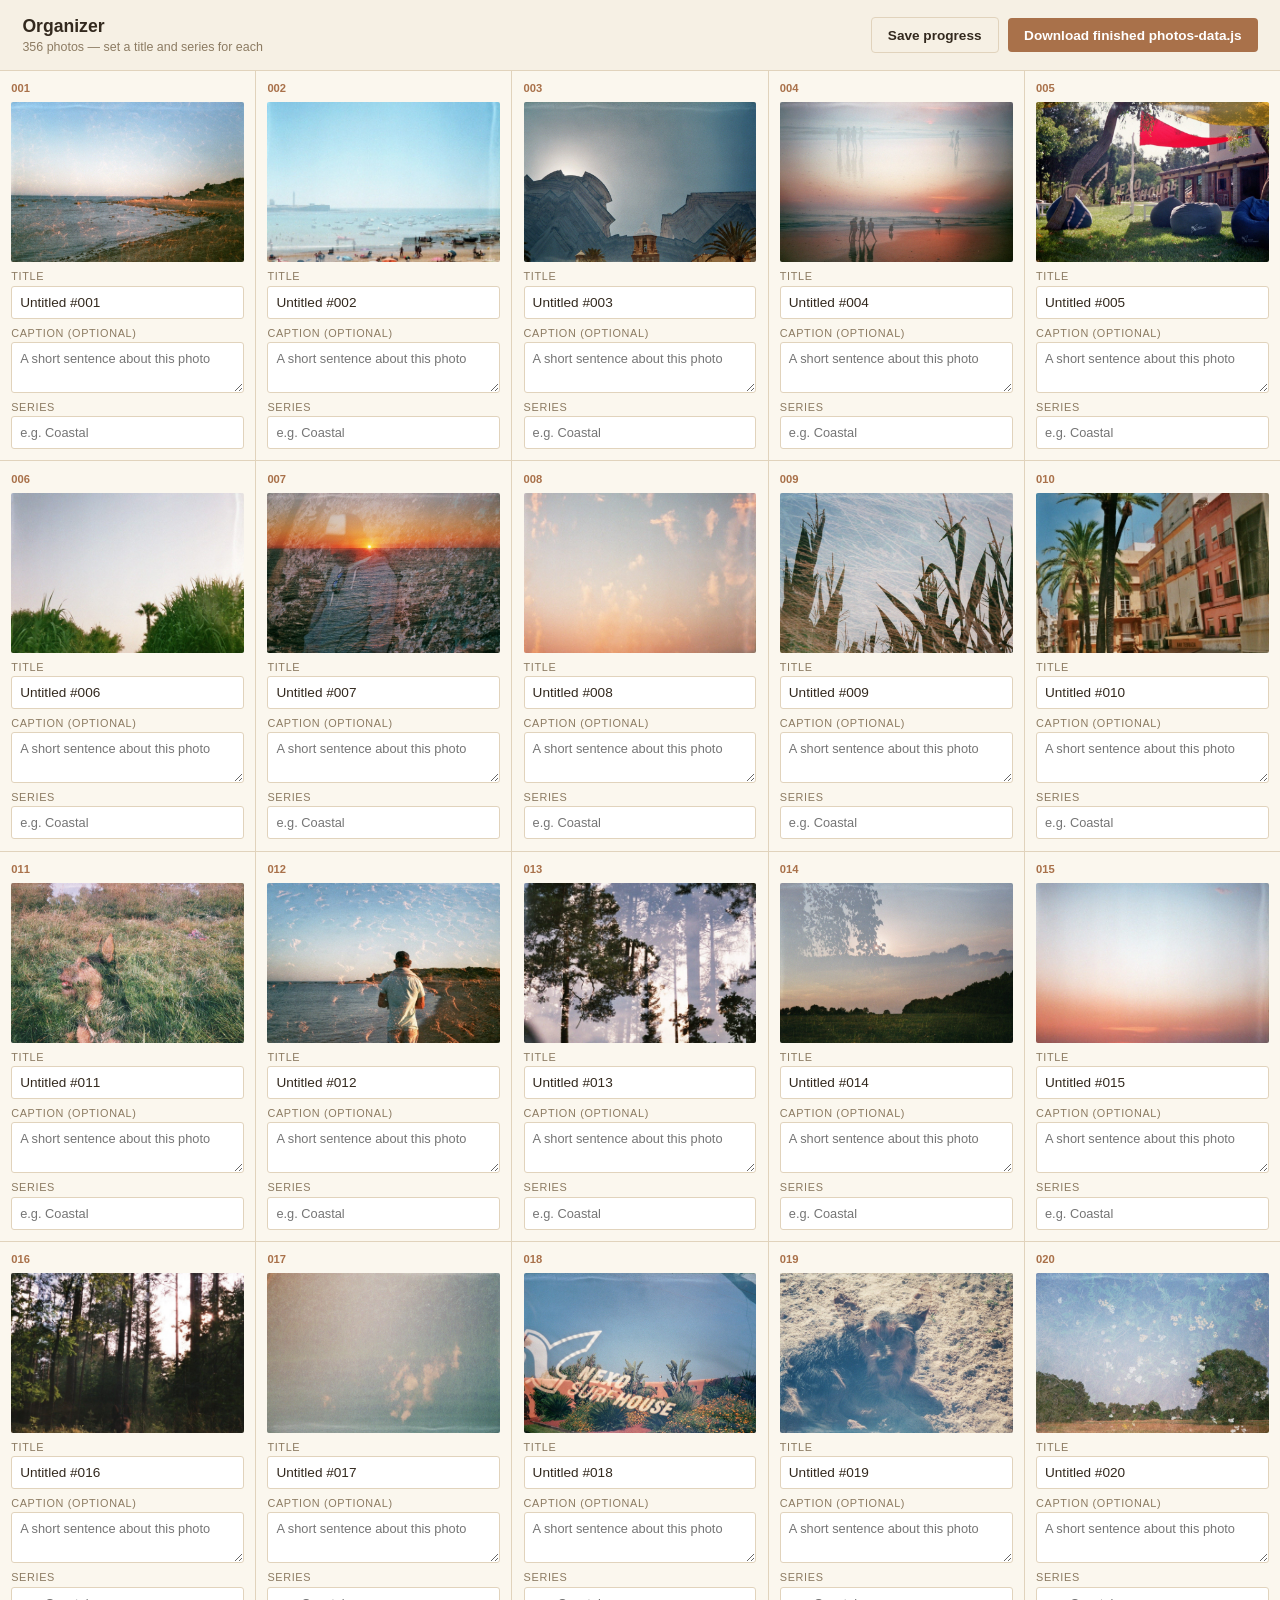
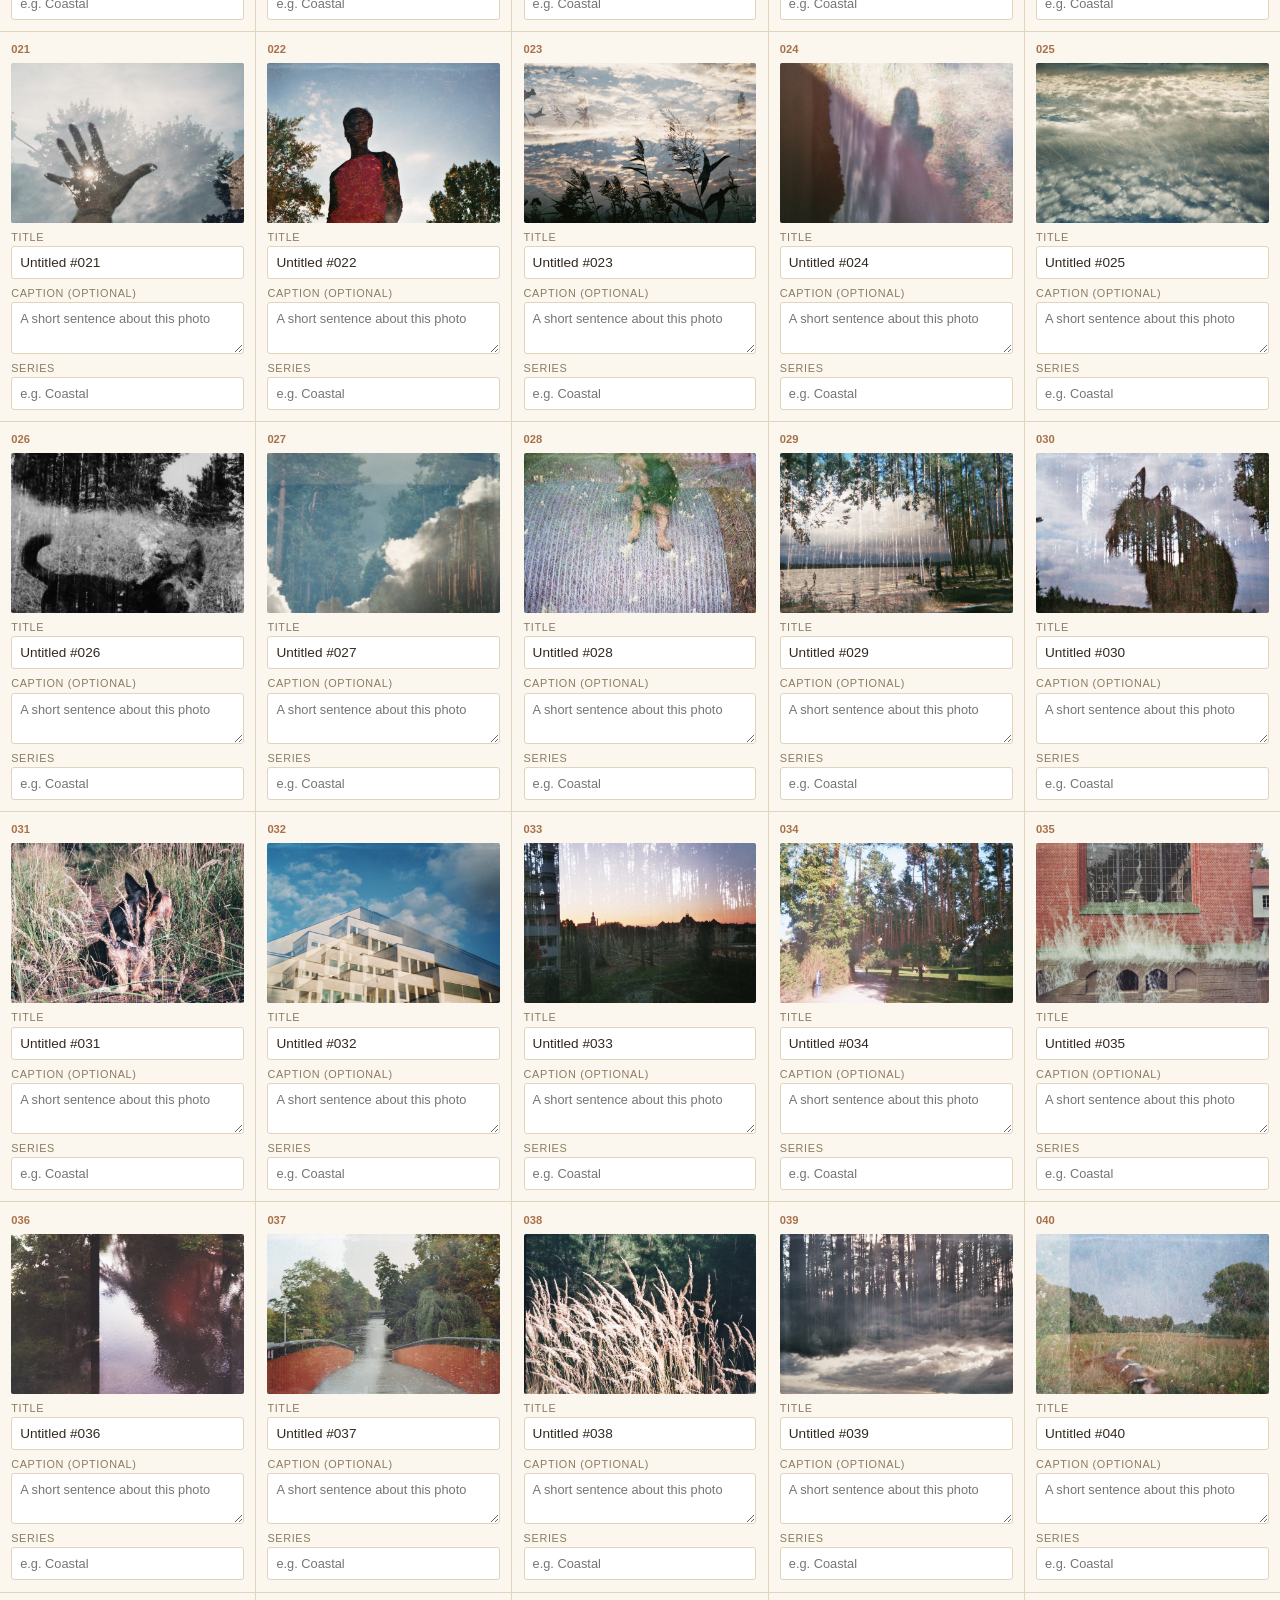
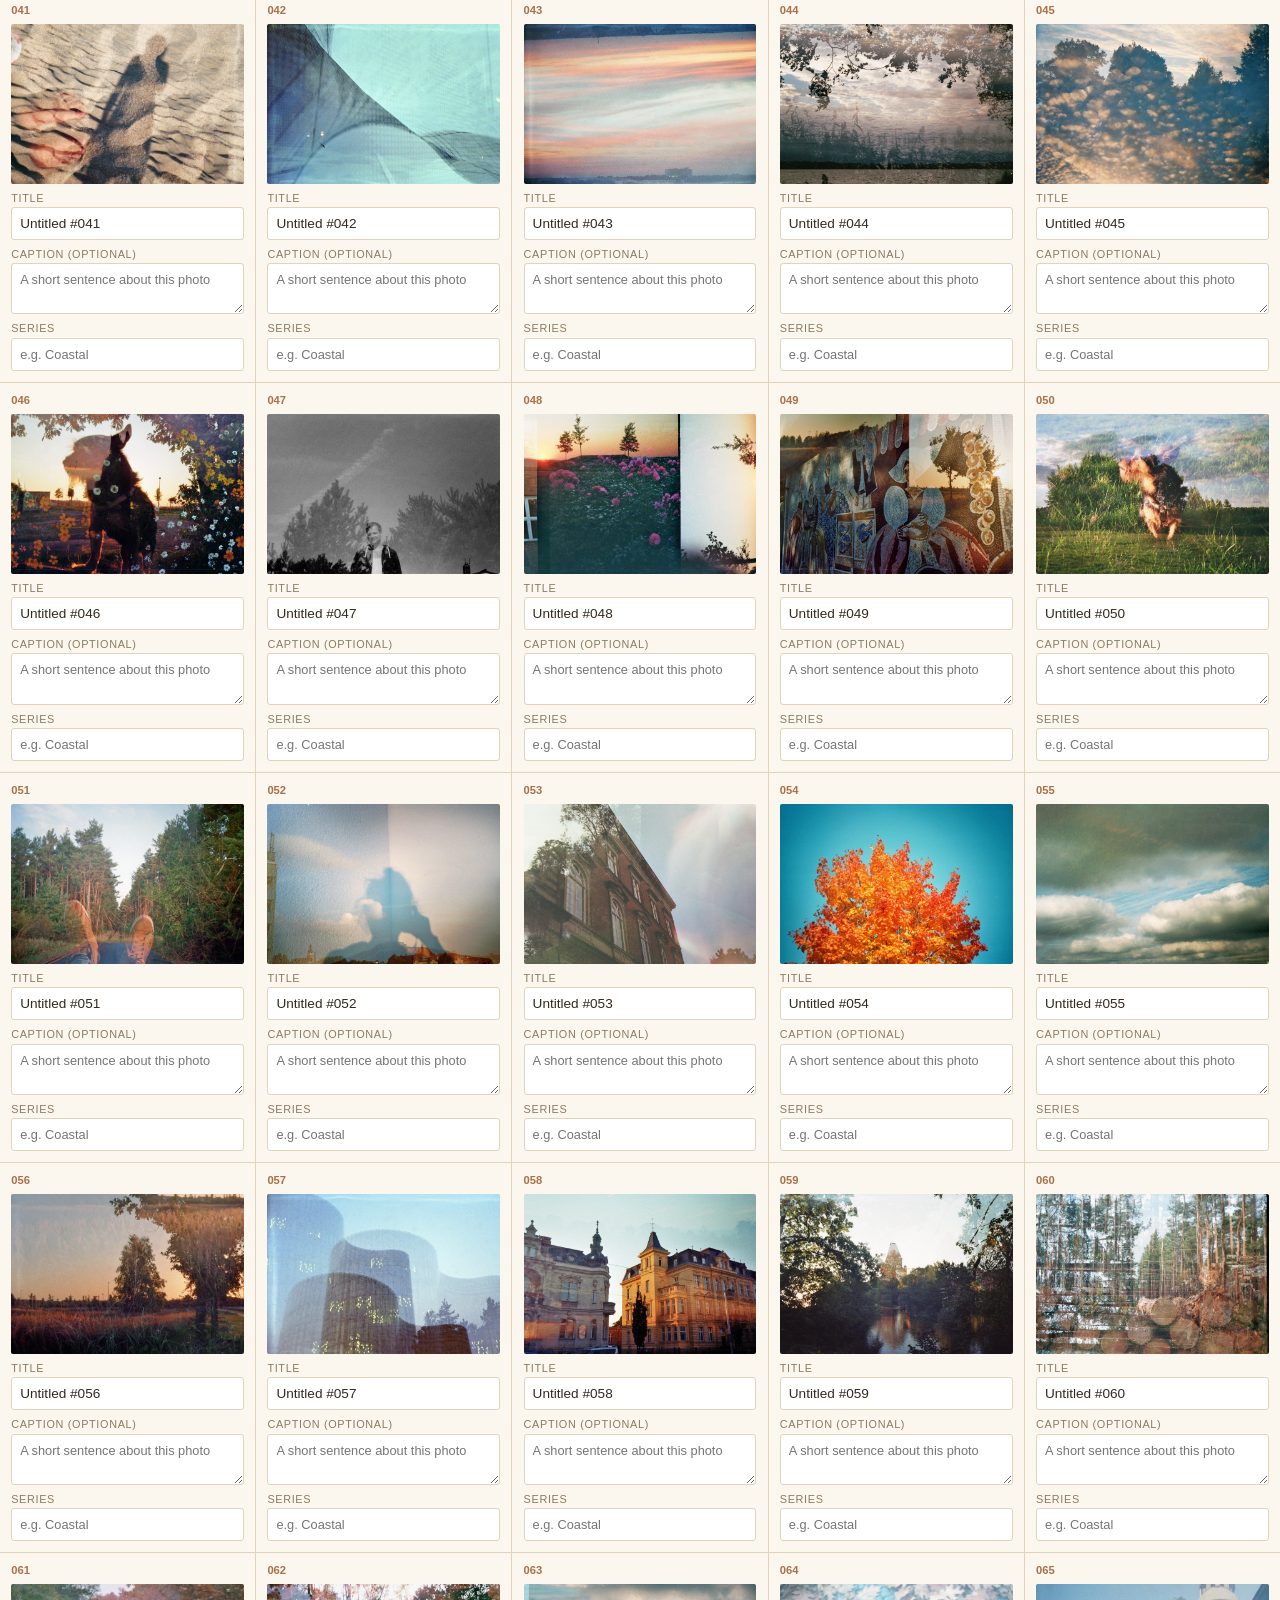
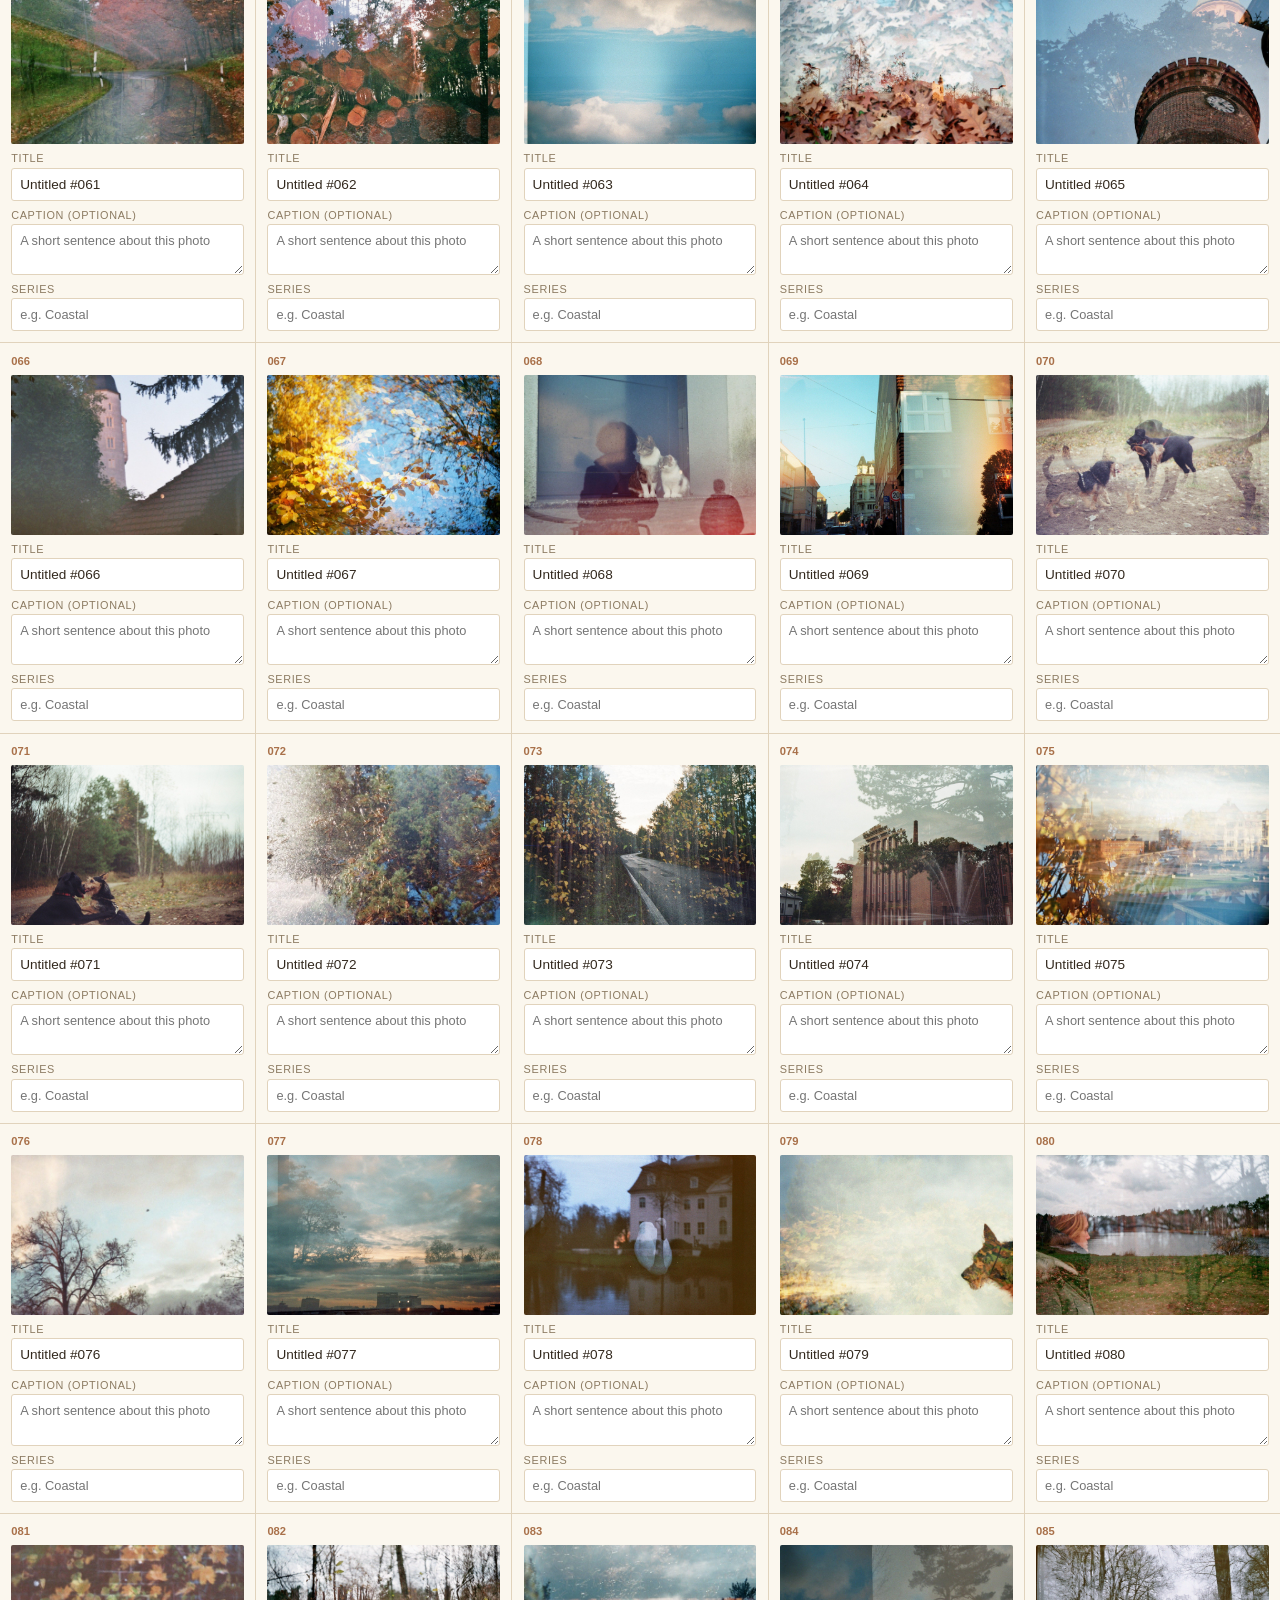
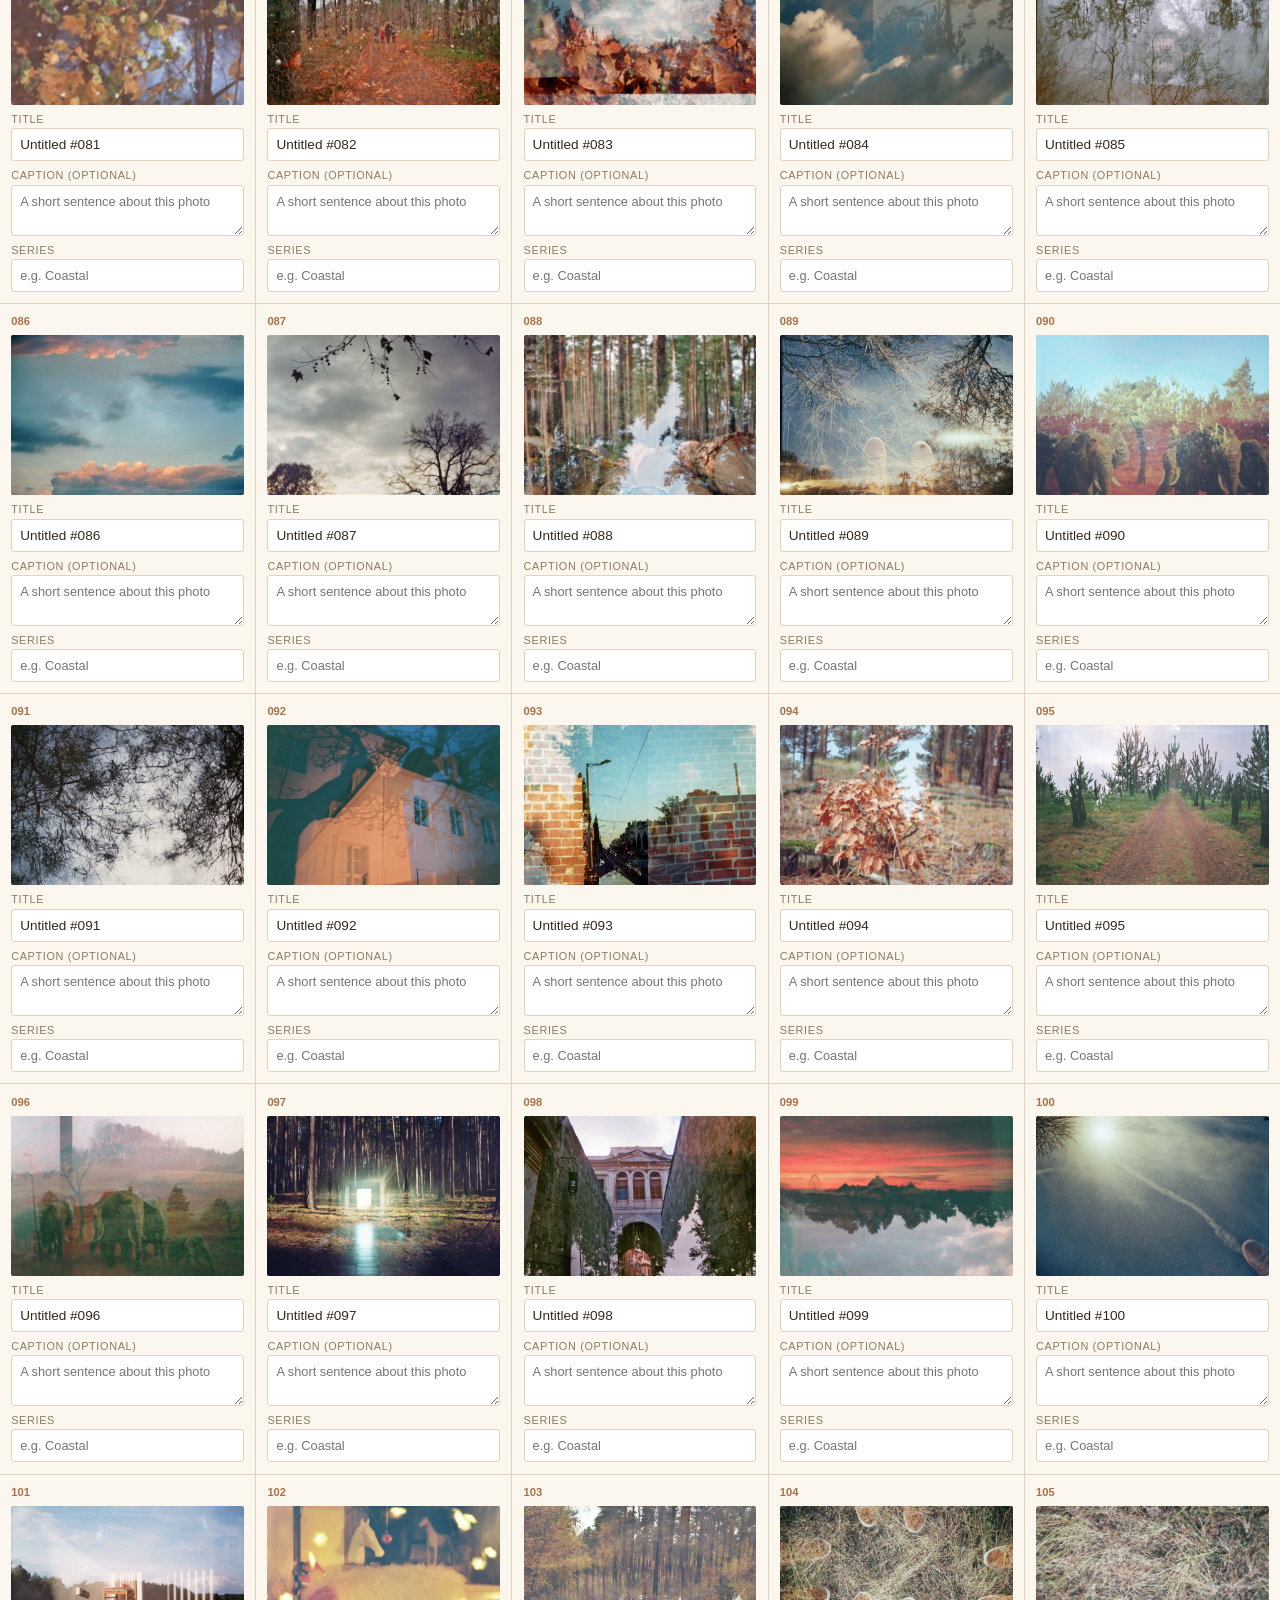
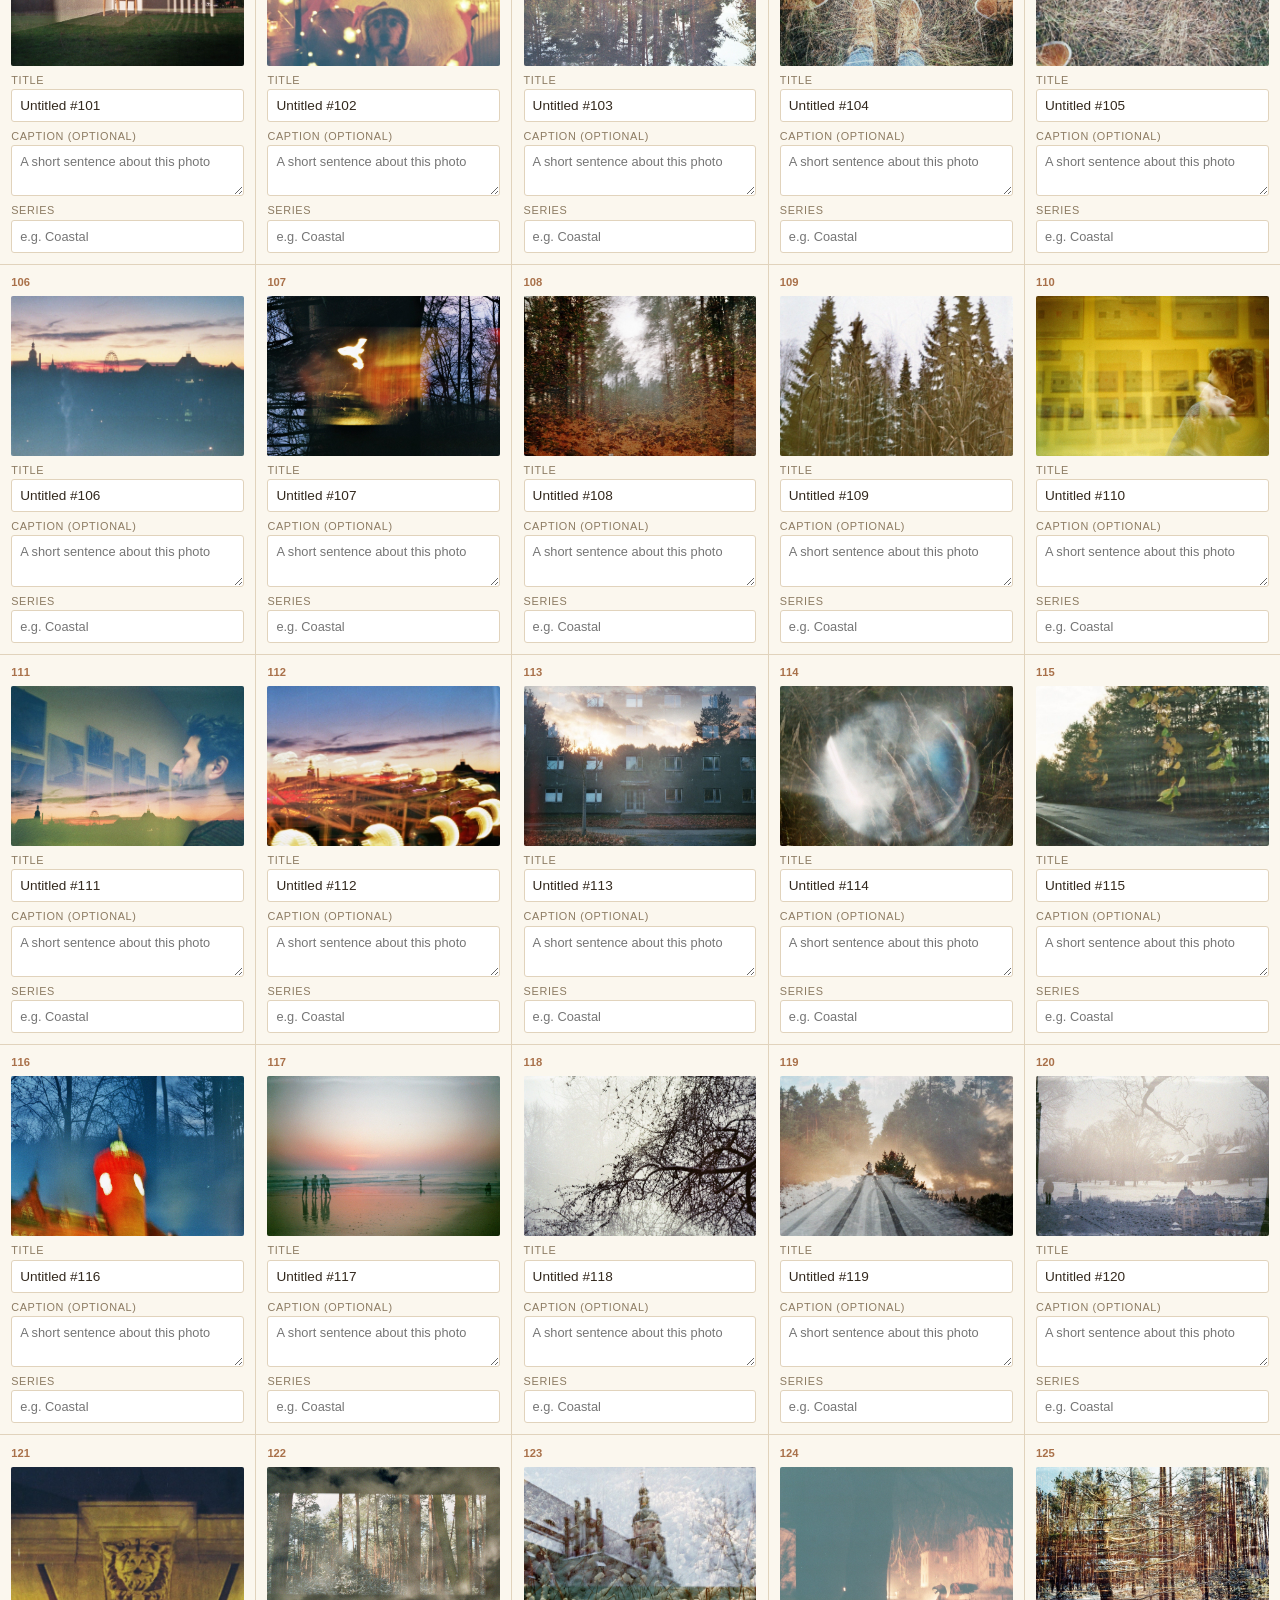
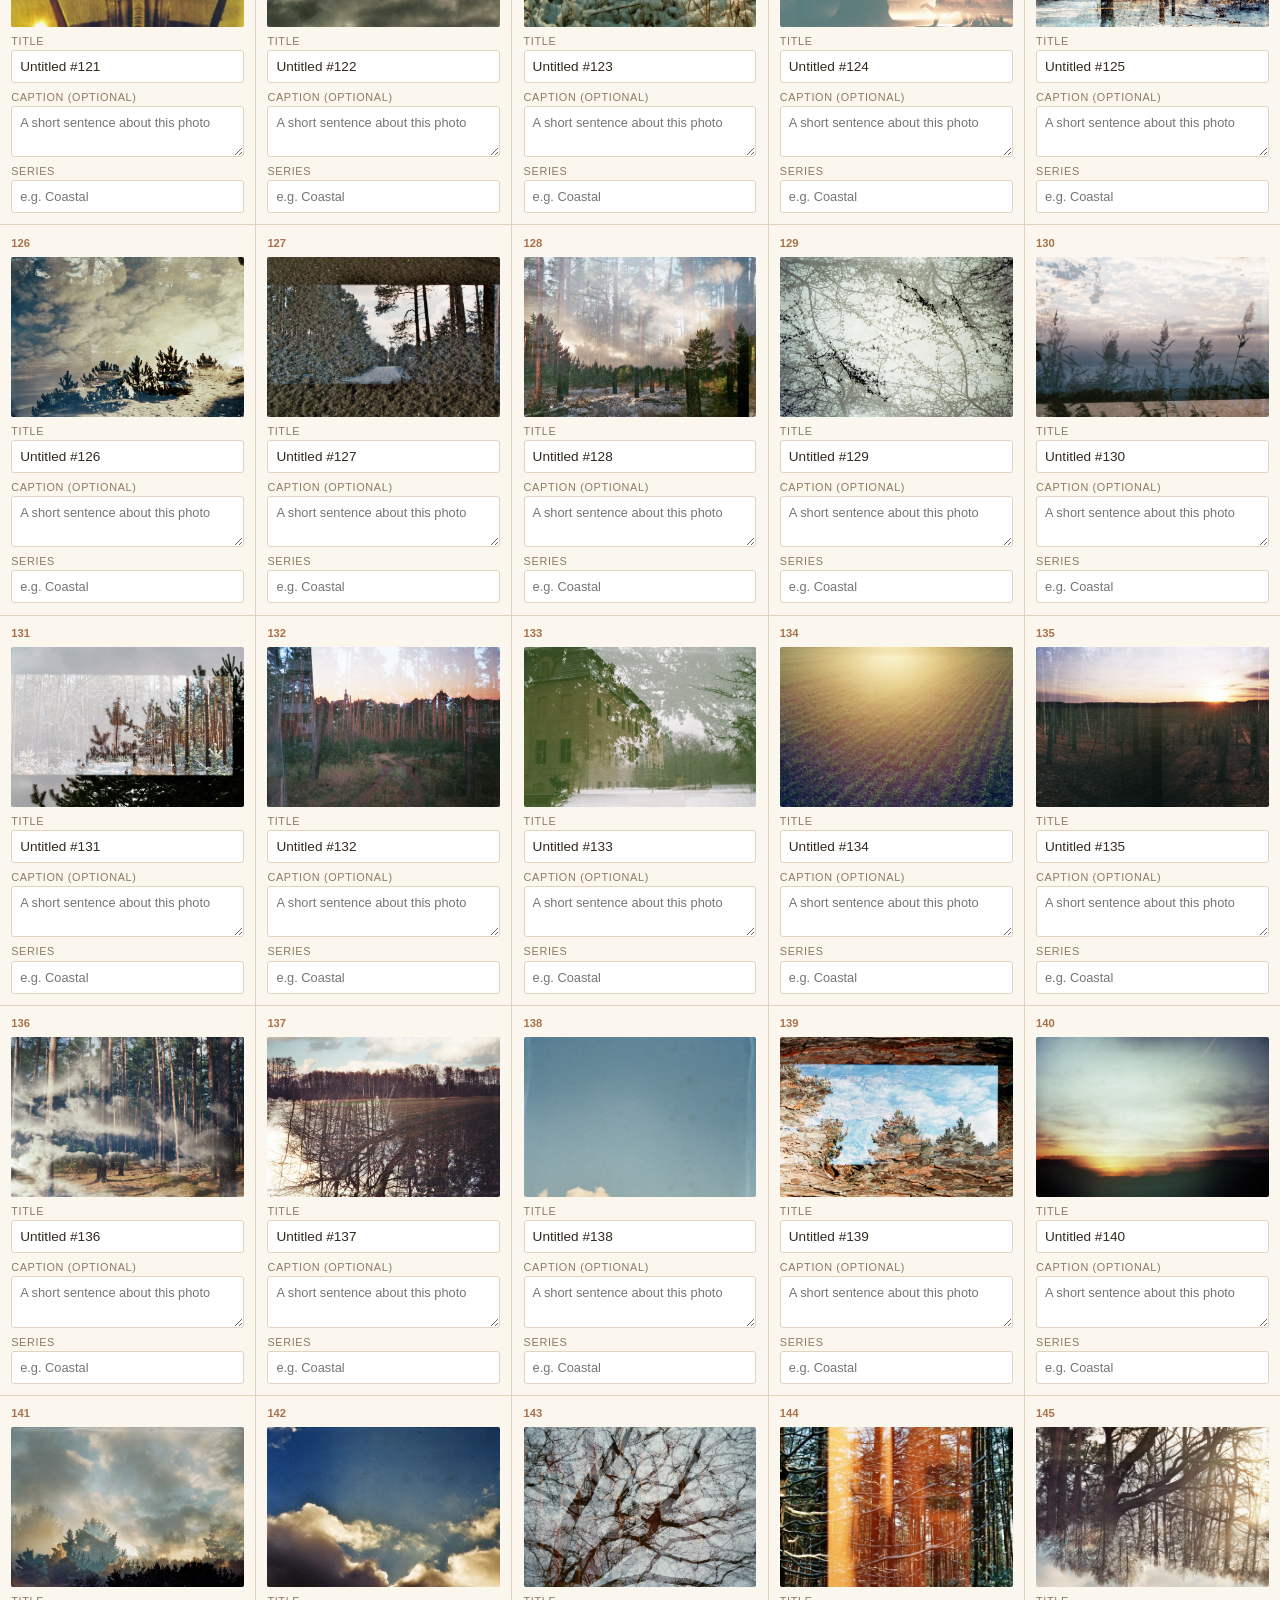
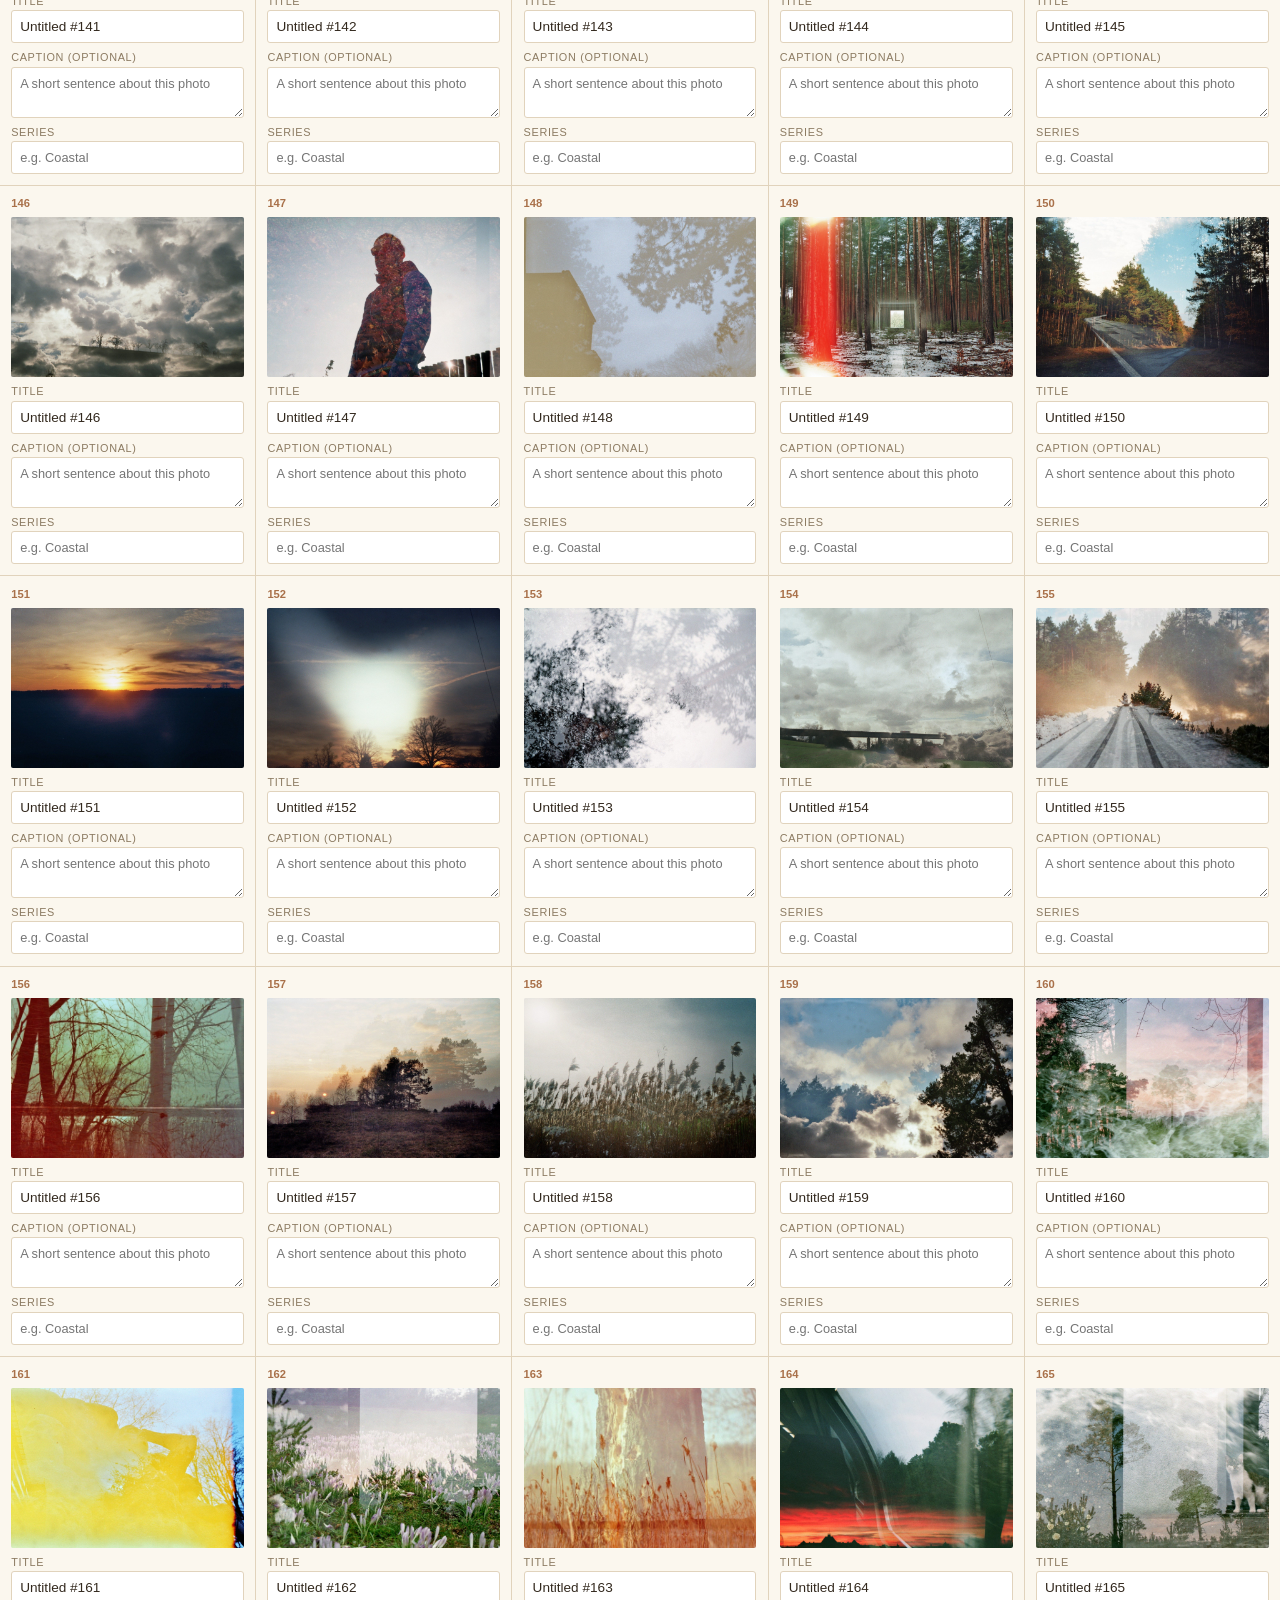
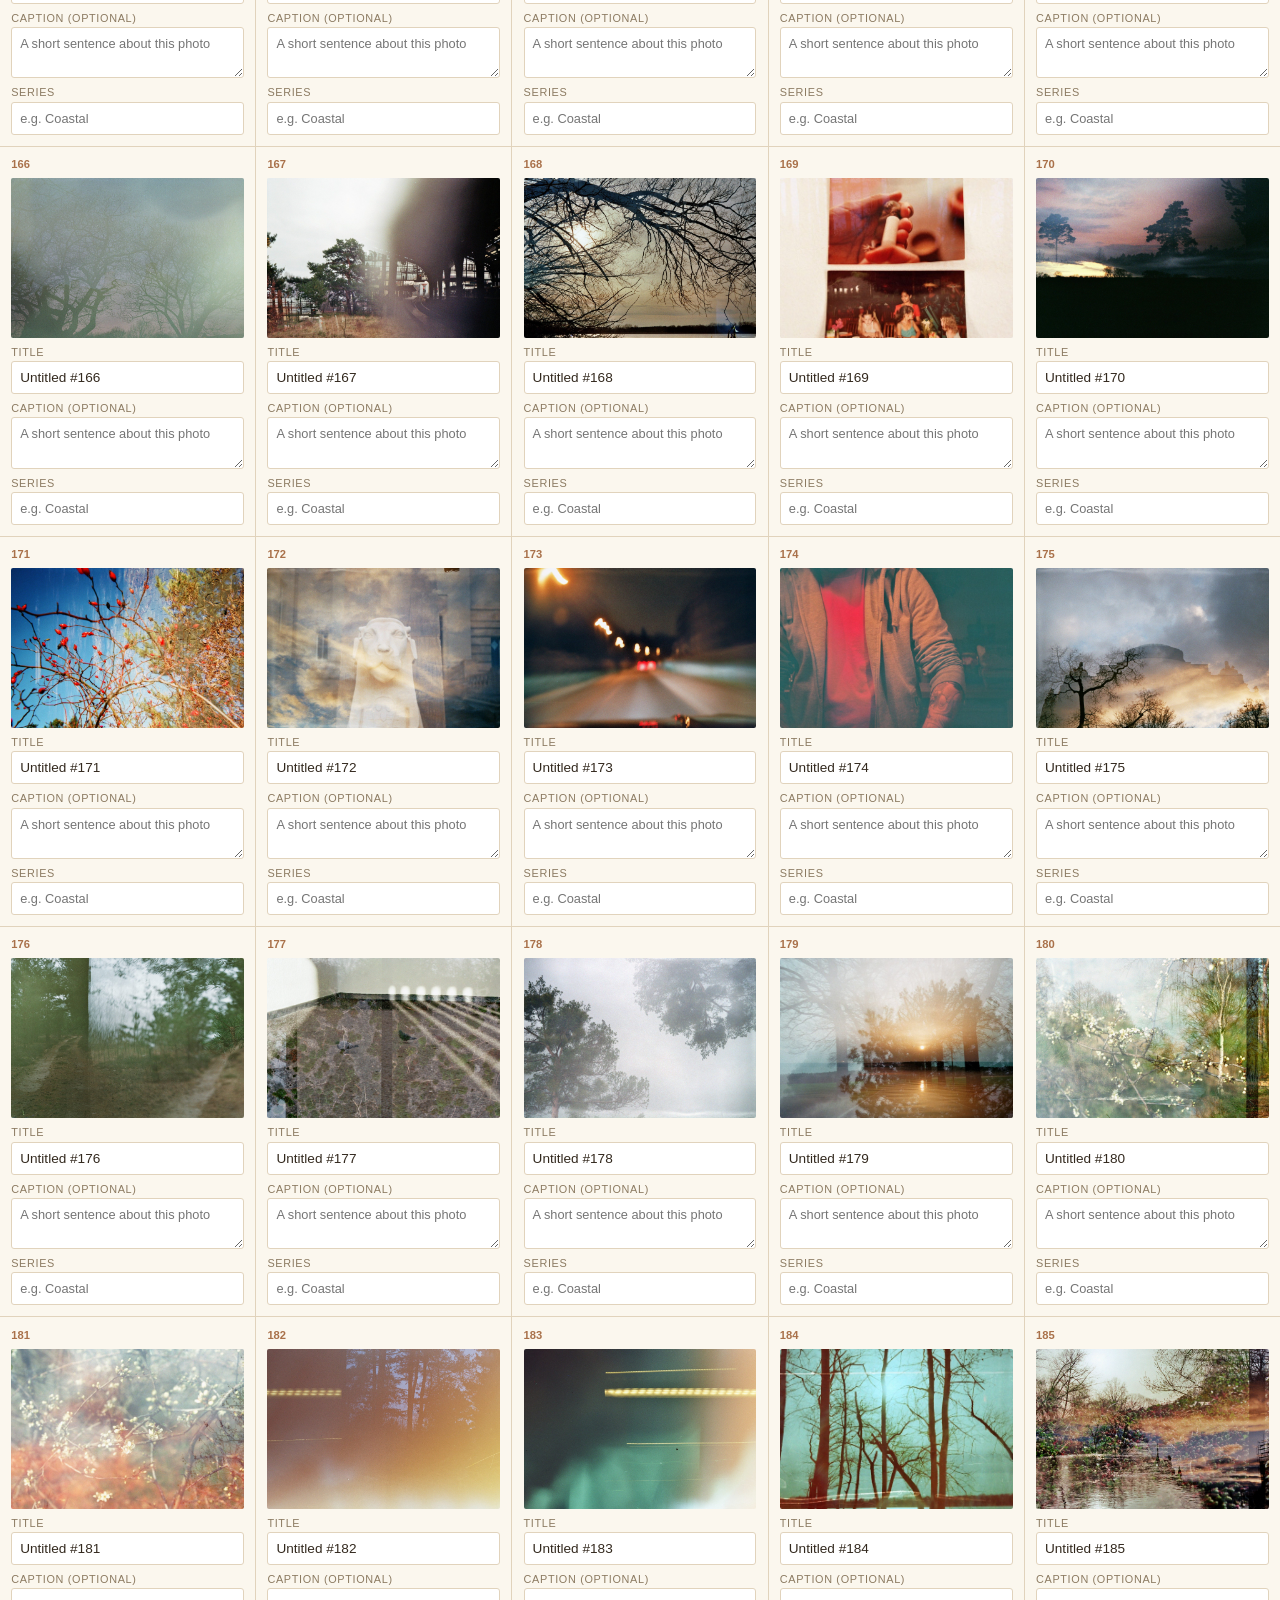
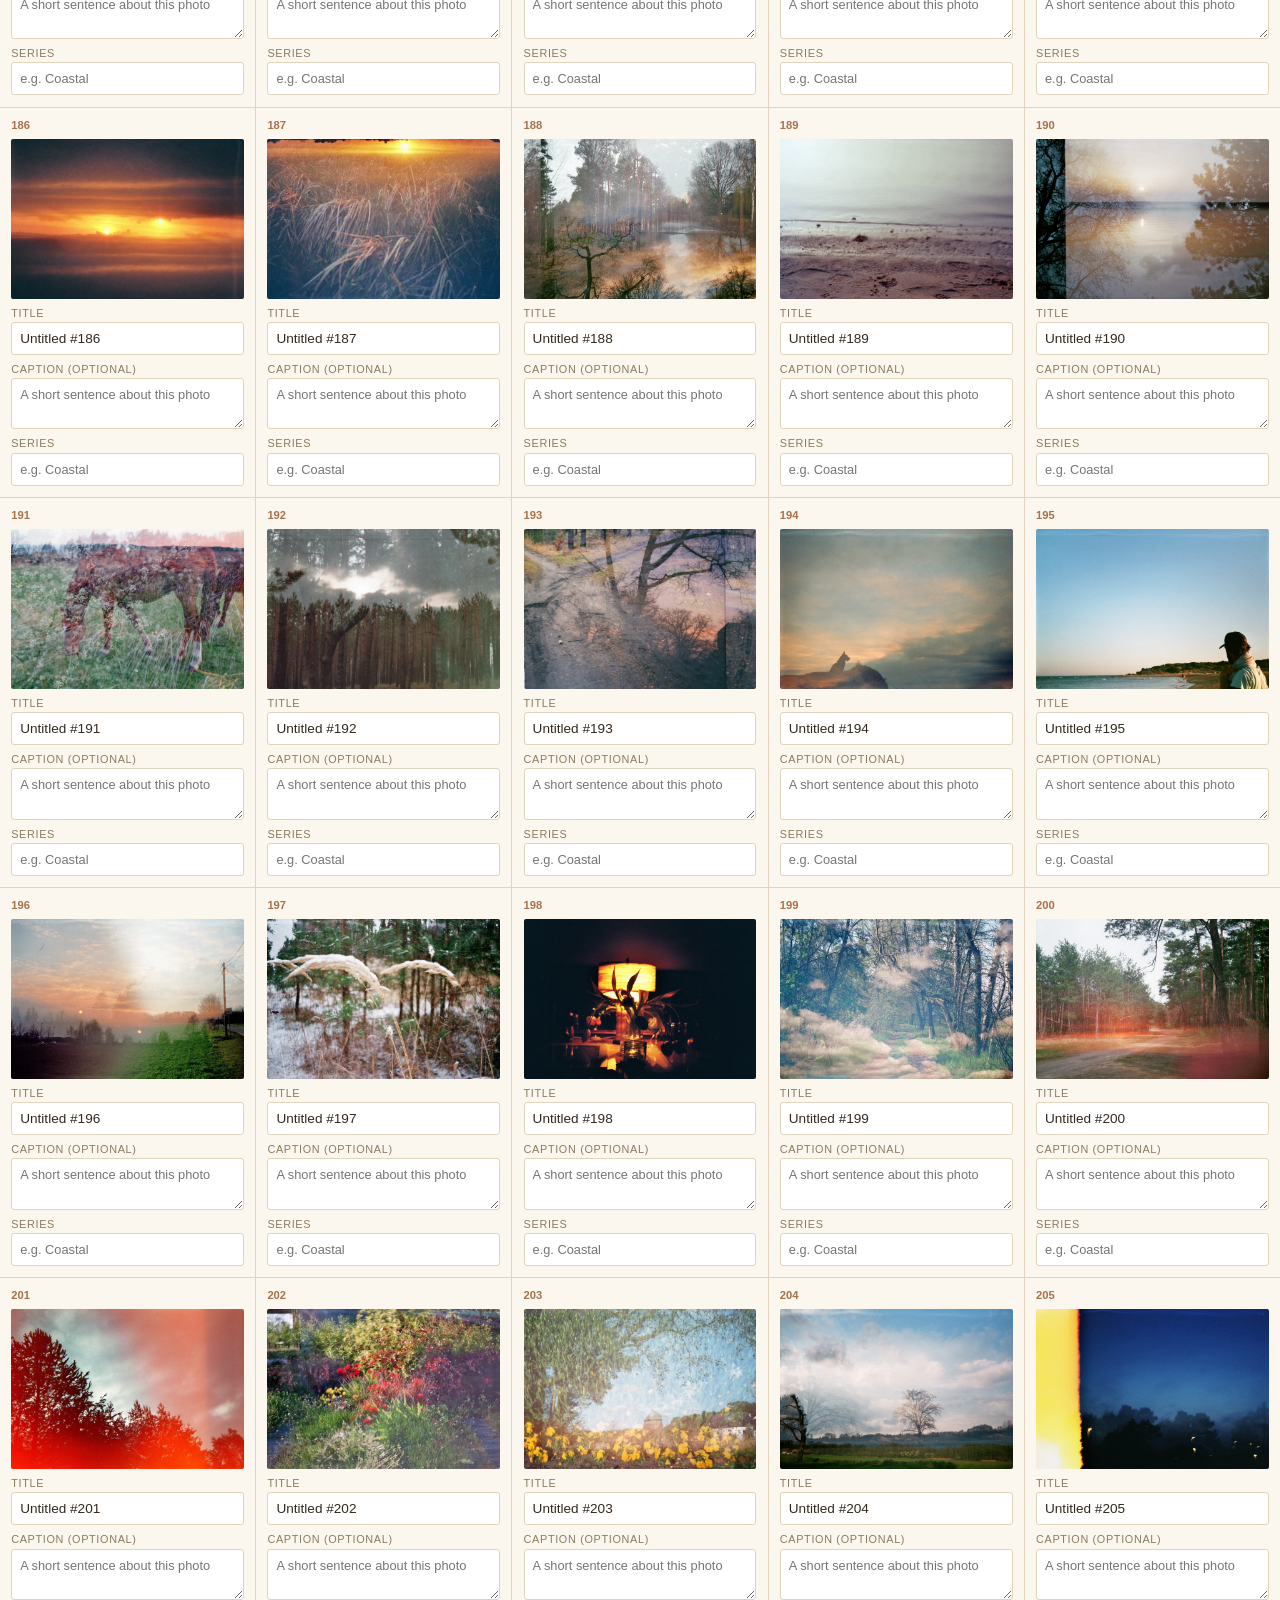
==== organizer.html @ df9dccd0 "one" ====
<!DOCTYPE html>
<html lang="en">
<head>
<meta charset="UTF-8">
<title>Organizer — AirSonka</title>
<style>
  :root {
    --bg: #F6F0E4;
    --panel: #FBF7EE;
    --ink: #33291E;
    --muted: #8C7B62;
    --accent: #A9714A;
    --rule: #E1D3BC;
  }
  * { box-sizing: border-box; }
  body {
    margin: 0;
    background: var(--bg);
    color: var(--ink);
    font-family: -apple-system, Inter, sans-serif;
  }
  header {
    position: sticky;
    top: 0;
    z-index: 10;
    background: var(--bg);
    border-bottom: 1px solid var(--rule);
    padding: 1rem 1.4rem;
    display: flex;
    align-items: center;
    justify-content: space-between;
    flex-wrap: wrap;
    gap: 0.8rem;
  }
  h1 { font-size: 1.1rem; margin: 0; font-weight: 600; }
  .sub { font-size: 0.78rem; color: var(--muted); margin-top: 0.2rem; }
  .actions { display: flex; gap: 0.6rem; align-items: center; flex-wrap: wrap; }
  button {
    background: var(--accent);
    color: #fff;
    border: none;
    padding: 0.6rem 1rem;
    border-radius: 4px;
    font-weight: 600;
    cursor: pointer;
    font-size: 0.85rem;
  }
  button.secondary { background: transparent; color: var(--ink); border: 1px solid var(--rule); }
  #status { font-size: 0.75rem; color: var(--muted); }
  .grid {
    display: grid;
    grid-template-columns: repeat(auto-fill, minmax(220px, 1fr));
    gap: 1px;
    background: var(--rule);
  }
  .card {
    background: var(--panel);
    padding: 0.7rem;
    display: flex;
    flex-direction: column;
    gap: 0.5rem;
  }
  .card img {
    width: 100%;
    height: 160px;
    object-fit: cover;
    display: block;
    background: #eee;
    border-radius: 2px;
  }
  .card .num { font-size: 0.7rem; color: var(--accent); font-weight: 600; }
  .card input {
    background: #fff;
    border: 1px solid var(--rule);
    color: var(--ink);
    padding: 0.5rem;
    font-size: 0.85rem;
    border-radius: 3px;
    font-family: inherit;
  }
  .card input:focus { outline: none; border-color: var(--accent); }
  .card input.category { font-size: 0.8rem; }
  .card textarea {
    background: #fff;
    border: 1px solid var(--rule);
    color: var(--ink);
    padding: 0.5rem;
    font-size: 0.8rem;
    border-radius: 3px;
    font-family: inherit;
    resize: vertical;
    min-height: 3.2rem;
  }
  .card textarea:focus { outline: none; border-color: var(--accent); }
  .card label {
    font-size: 0.68rem;
    text-transform: uppercase;
    letter-spacing: 0.06em;
    color: var(--muted);
    margin-bottom: -0.3rem;
  }
  footer {
    padding: 2rem 1.4rem 4rem;
    color: var(--muted);
    font-size: 0.82rem;
    max-width: 640px;
    line-height: 1.6;
  }
  datalist {}
</style>
</head>
<body>

<header>
  <div>
    <h1>Organizer</h1>
    <div class="sub" id="count-label">Loading photos…</div>
  </div>
  <div class="actions">
    <span id="status"></span>
    <button class="secondary" id="save-progress">Save progress</button>
    <button id="download-btn">Download finished photos-data.js</button>
  </div>
</header>

<div class="grid" id="grid"></div>

<datalist id="category-suggestions"></datalist>

<footer>
  For each photo, set a <strong>Title</strong>, an optional short
  <strong>Caption</strong> (a sentence shown smaller, under the title), and
  a <strong>Series</strong> (a short group name — e.g. "Coastal",
  "Portraits", "Night"). Photos with the same series text get grouped
  together on the site. Leave Series blank to leave a photo in
  "Uncategorized" for now, and leave Caption blank if you just want a title.
  <br><br>
  When you're done, click "Download finished photos-data.js" and move the
  downloaded file into your site's <code>js/</code> folder, replacing the
  old one.
  <br><br>
  To also add a short intro sentence under each series heading on the site,
  edit <code>js/series-data.js</code> directly — it's a short file, easy to
  hand-edit, listing one line per series.
  <br><br>
  Your typing is auto-saved in this browser tab via "Save progress", so you
  can close this page and come back later without losing work — as long as
  you use the same browser on the same computer.
</footer>

<script src="js/photos-data.js"></script>
<script>
  const STORAGE_KEY = "airsonka_organizer_progress";
  const grid = document.getElementById("grid");
  const countLabel = document.getElementById("count-label");
  const statusEl = document.getElementById("status");
  const suggestionsList = document.getElementById("category-suggestions");

  let saved = {};
  try {
    saved = JSON.parse(localStorage.getItem(STORAGE_KEY) || "{}");
  } catch (e) {
    saved = {};
  }

  countLabel.textContent = PHOTOS.length + " photos — set a title and series for each";

  function refreshSuggestions() {
    const seen = new Set();
    grid.querySelectorAll("input.category").forEach((inp) => {
      const v = inp.value.trim();
      if (v) seen.add(v);
    });
    suggestionsList.innerHTML = "";
    Array.from(seen).sort().forEach((v) => {
      const opt = document.createElement("option");
      opt.value = v;
      suggestionsList.appendChild(opt);
    });
  }

  PHOTOS.forEach((photo, index) => {
    const card = document.createElement("div");
    card.className = "card";

    const num = document.createElement("div");
    num.className = "num";
    num.textContent = String(index + 1).padStart(3, "0");

    const img = document.createElement("img");
    img.src = photo.url;
    img.loading = "lazy";
    img.alt = photo.title || "";

    const titleLabel = document.createElement("label");
    titleLabel.textContent = "Title";
    const titleInput = document.createElement("input");
    titleInput.type = "text";
    titleInput.placeholder = "Photo title";
    titleInput.dataset.field = "title";
    titleInput.dataset.index = index;
    titleInput.value = (saved[index] && saved[index].title !== undefined)
      ? saved[index].title
      : (photo.title || "");

    const capLabel = document.createElement("label");
    capLabel.textContent = "Caption (optional)";
    const capInput = document.createElement("textarea");
    capInput.placeholder = "A short sentence about this photo";
    capInput.dataset.field = "caption";
    capInput.dataset.index = index;
    capInput.value = (saved[index] && saved[index].caption !== undefined)
      ? saved[index].caption
      : (photo.caption || "");

    const catLabel = document.createElement("label");
    catLabel.textContent = "Series";
    const catInput = document.createElement("input");
    catInput.type = "text";
    catInput.className = "category";
    catInput.placeholder = "e.g. Coastal";
    catInput.setAttribute("list", "category-suggestions");
    catInput.dataset.field = "category";
    catInput.dataset.index = index;
    catInput.value = (saved[index] && saved[index].category !== undefined)
      ? saved[index].category
      : (photo.category || "");
    catInput.addEventListener("change", refreshSuggestions);

    card.appendChild(num);
    card.appendChild(img);
    card.appendChild(titleLabel);
    card.appendChild(titleInput);
    card.appendChild(capLabel);
    card.appendChild(capInput);
    card.appendChild(catLabel);
    card.appendChild(catInput);
    grid.appendChild(card);
  });

  refreshSuggestions();

  function collectData() {
    const result = {};
    PHOTOS.forEach((photo, index) => {
      const titleInput = grid.querySelector('input[data-field="title"][data-index="' + index + '"]');
      const capInput = grid.querySelector('textarea[data-field="caption"][data-index="' + index + '"]');
      const catInput = grid.querySelector('input[data-field="category"][data-index="' + index + '"]');
      result[index] = {
        title: titleInput ? titleInput.value : (photo.title || ""),
        caption: capInput ? capInput.value : (photo.caption || ""),
        category: catInput ? catInput.value : (photo.category || ""),
      };
    });
    return result;
  }

  document.getElementById("save-progress").addEventListener("click", () => {
    const data = collectData();
    localStorage.setItem(STORAGE_KEY, JSON.stringify(data));
    statusEl.textContent = "Saved " + new Date().toLocaleTimeString();
    setTimeout(() => (statusEl.textContent = ""), 2500);
  });

  document.getElementById("download-btn").addEventListener("click", () => {
    const data = collectData();
    const esc = (s) => (s || "").replace(/\\/g, "\\\\").replace(/"/g, '\\"');

    const lines = ["const PHOTOS = ["];
    PHOTOS.forEach((photo, index) => {
      const d = data[index] || {};
      lines.push(
        '  { url: "' + photo.url + '", title: "' + esc(d.title) +
        '", caption: "' + esc(d.caption) +
        '", category: "' + esc(d.category) + '" },'
      );
    });
    lines.push("];");
    const content = lines.join("\n") + "\n";

    const blob = new Blob([content], { type: "text/javascript" });
    const url = URL.createObjectURL(blob);
    const a = document.createElement("a");
    a.href = url;
    a.download = "photos-data.js";
    document.body.appendChild(a);
    a.click();
    document.body.removeChild(a);
    URL.revokeObjectURL(url);

    statusEl.textContent = "Downloaded!";
    setTimeout(() => (statusEl.textContent = ""), 2500);
  });
</script>
</body>
</html>
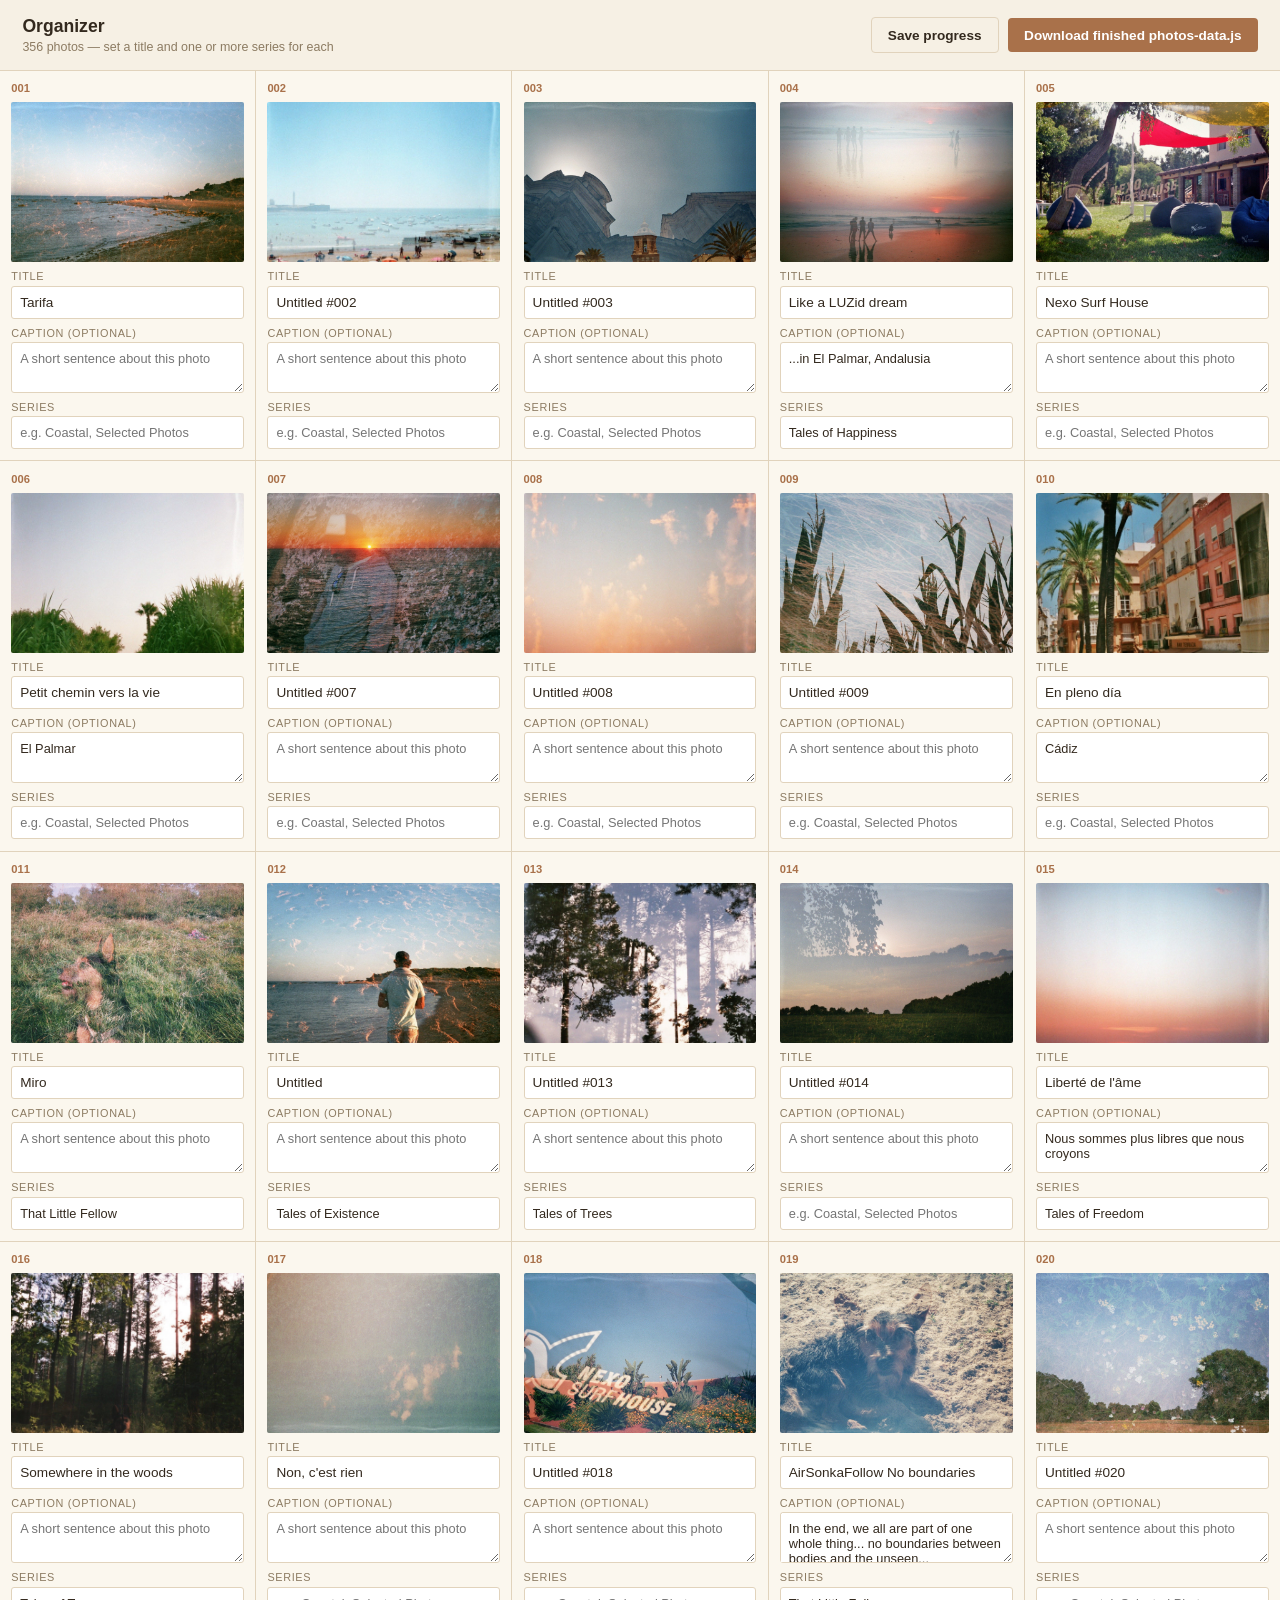
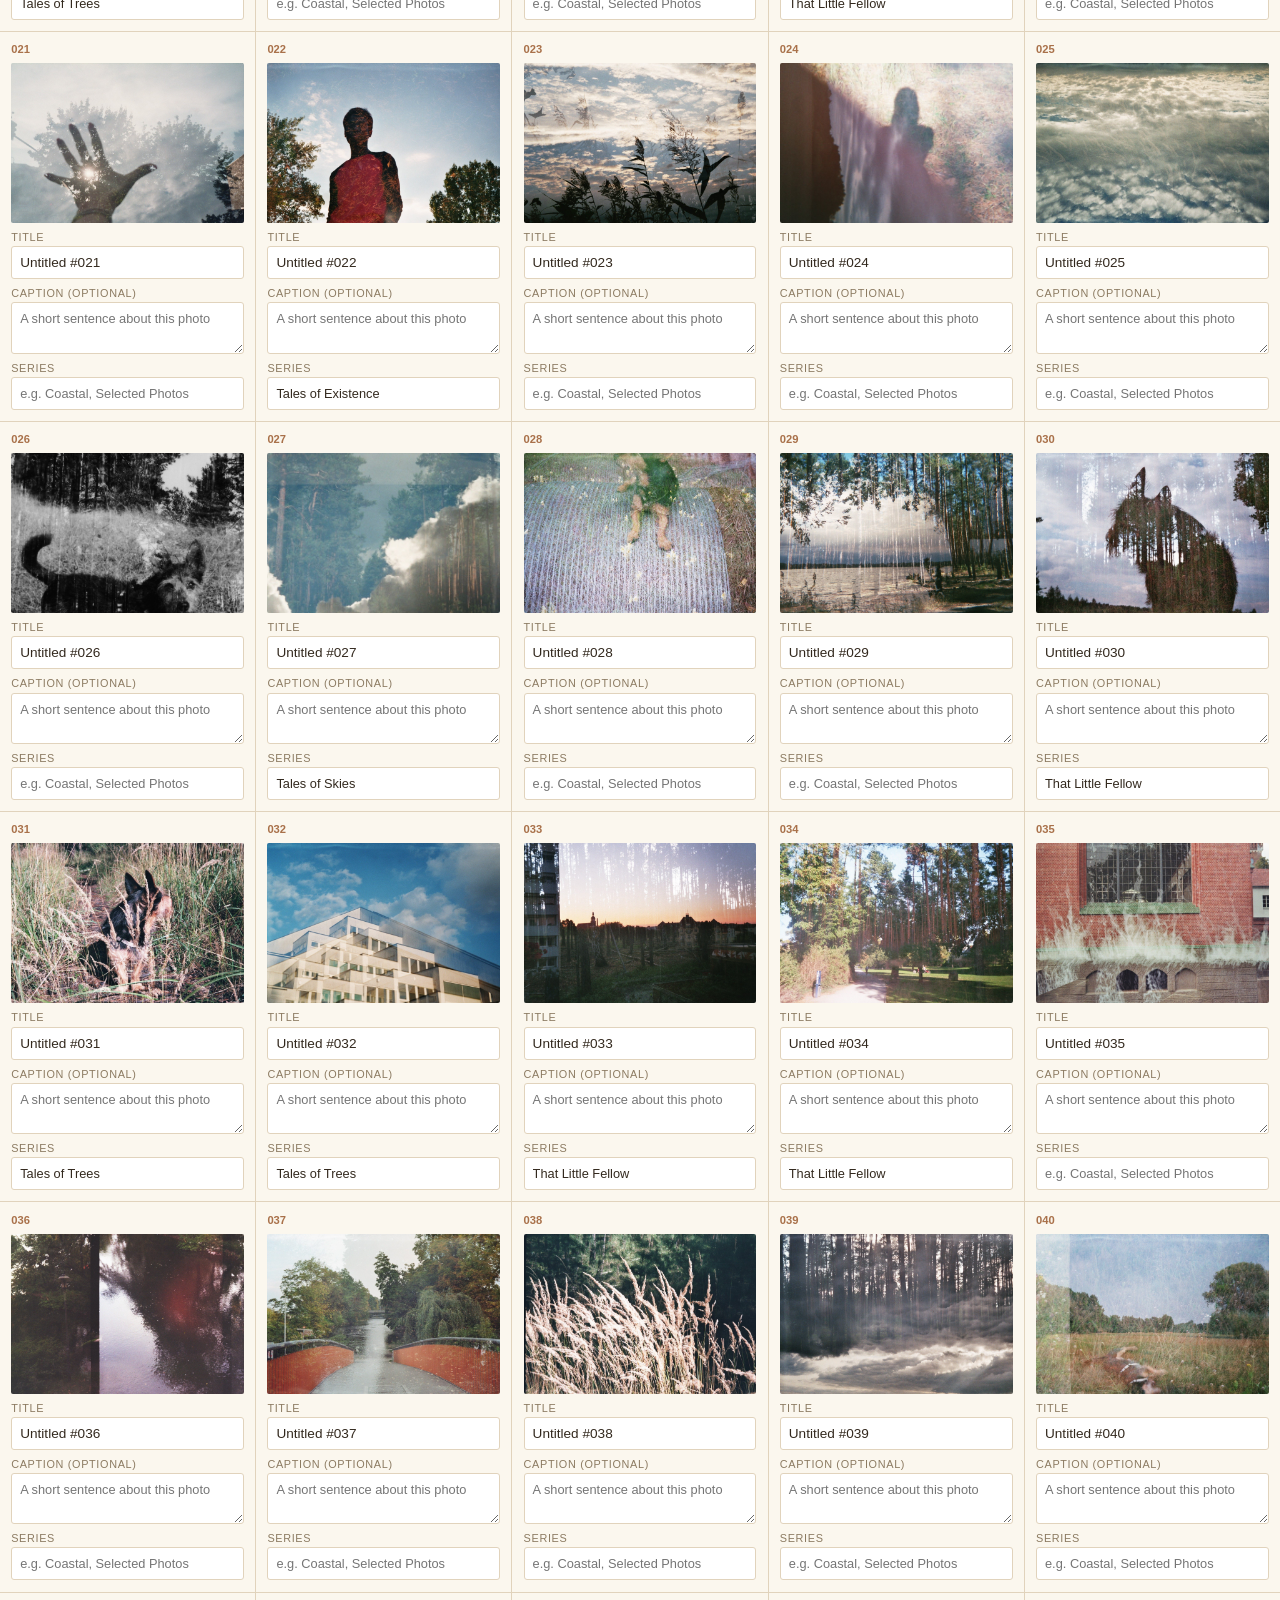
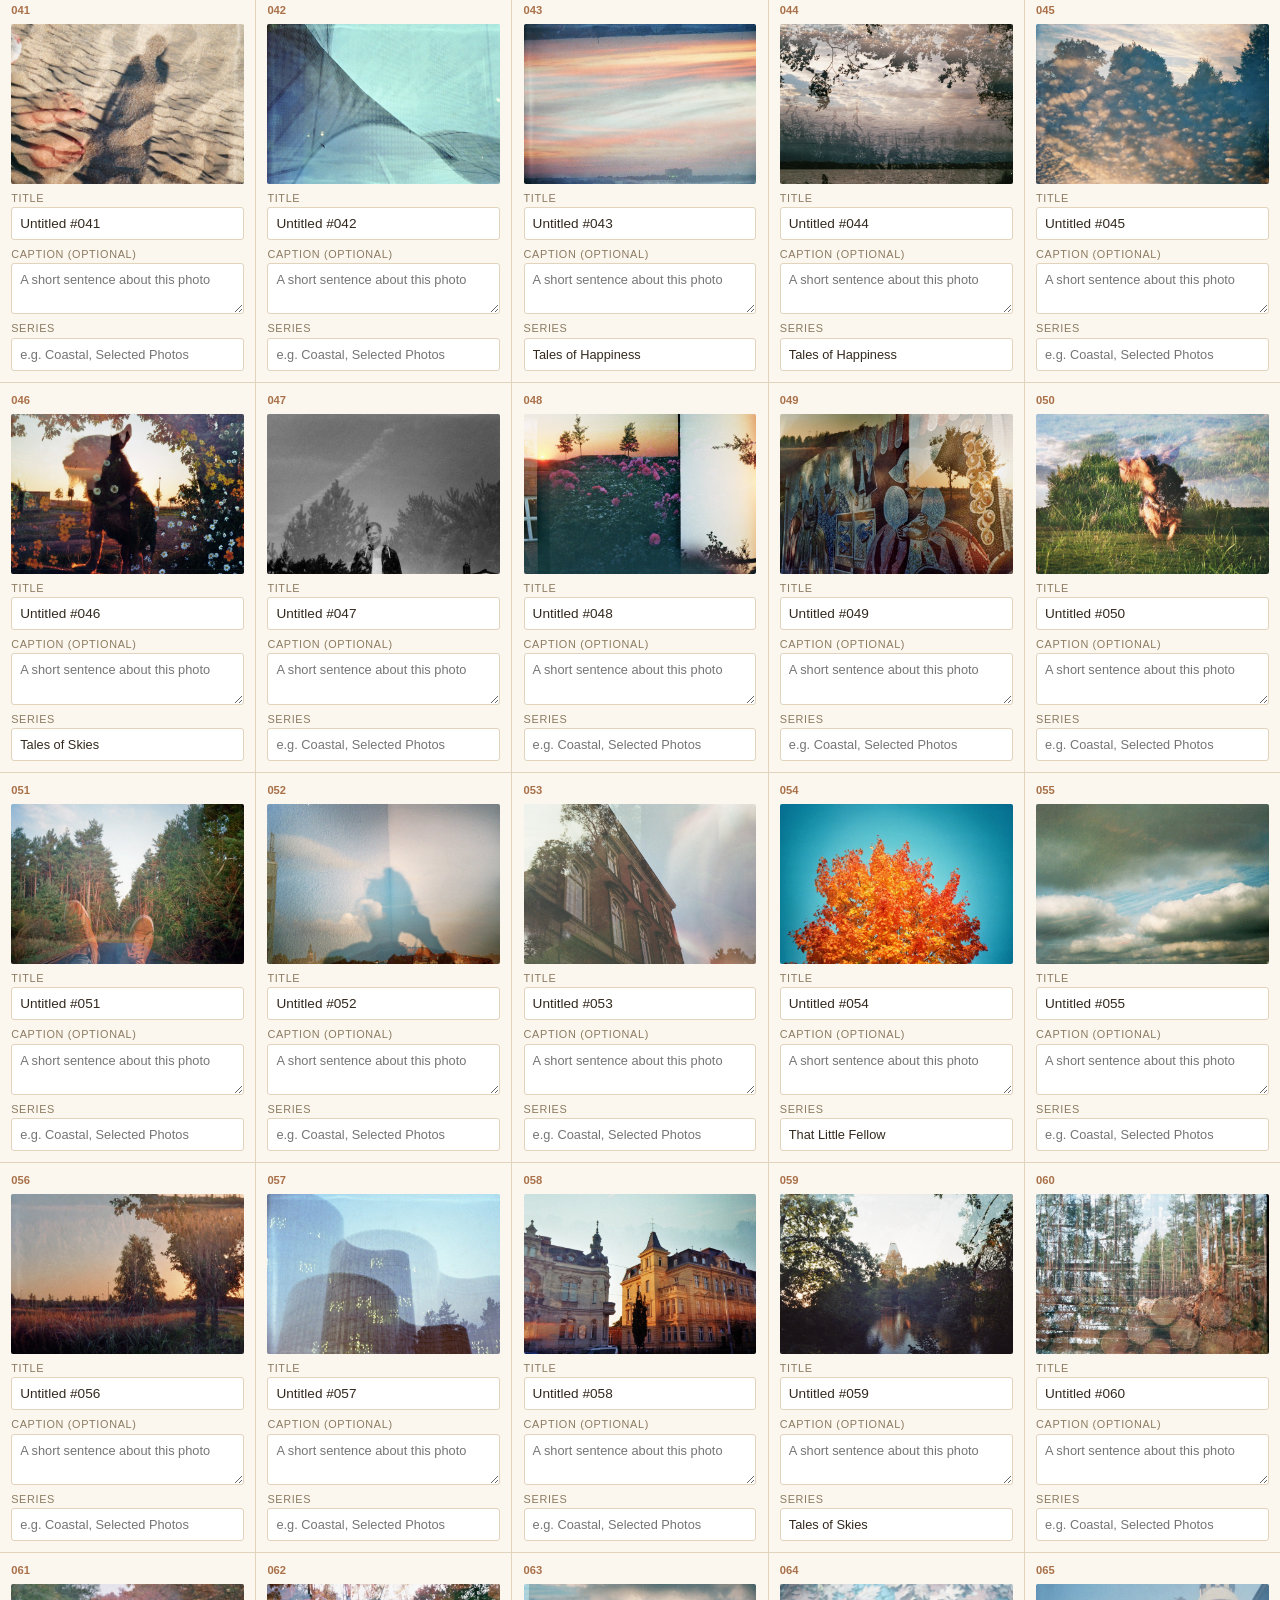
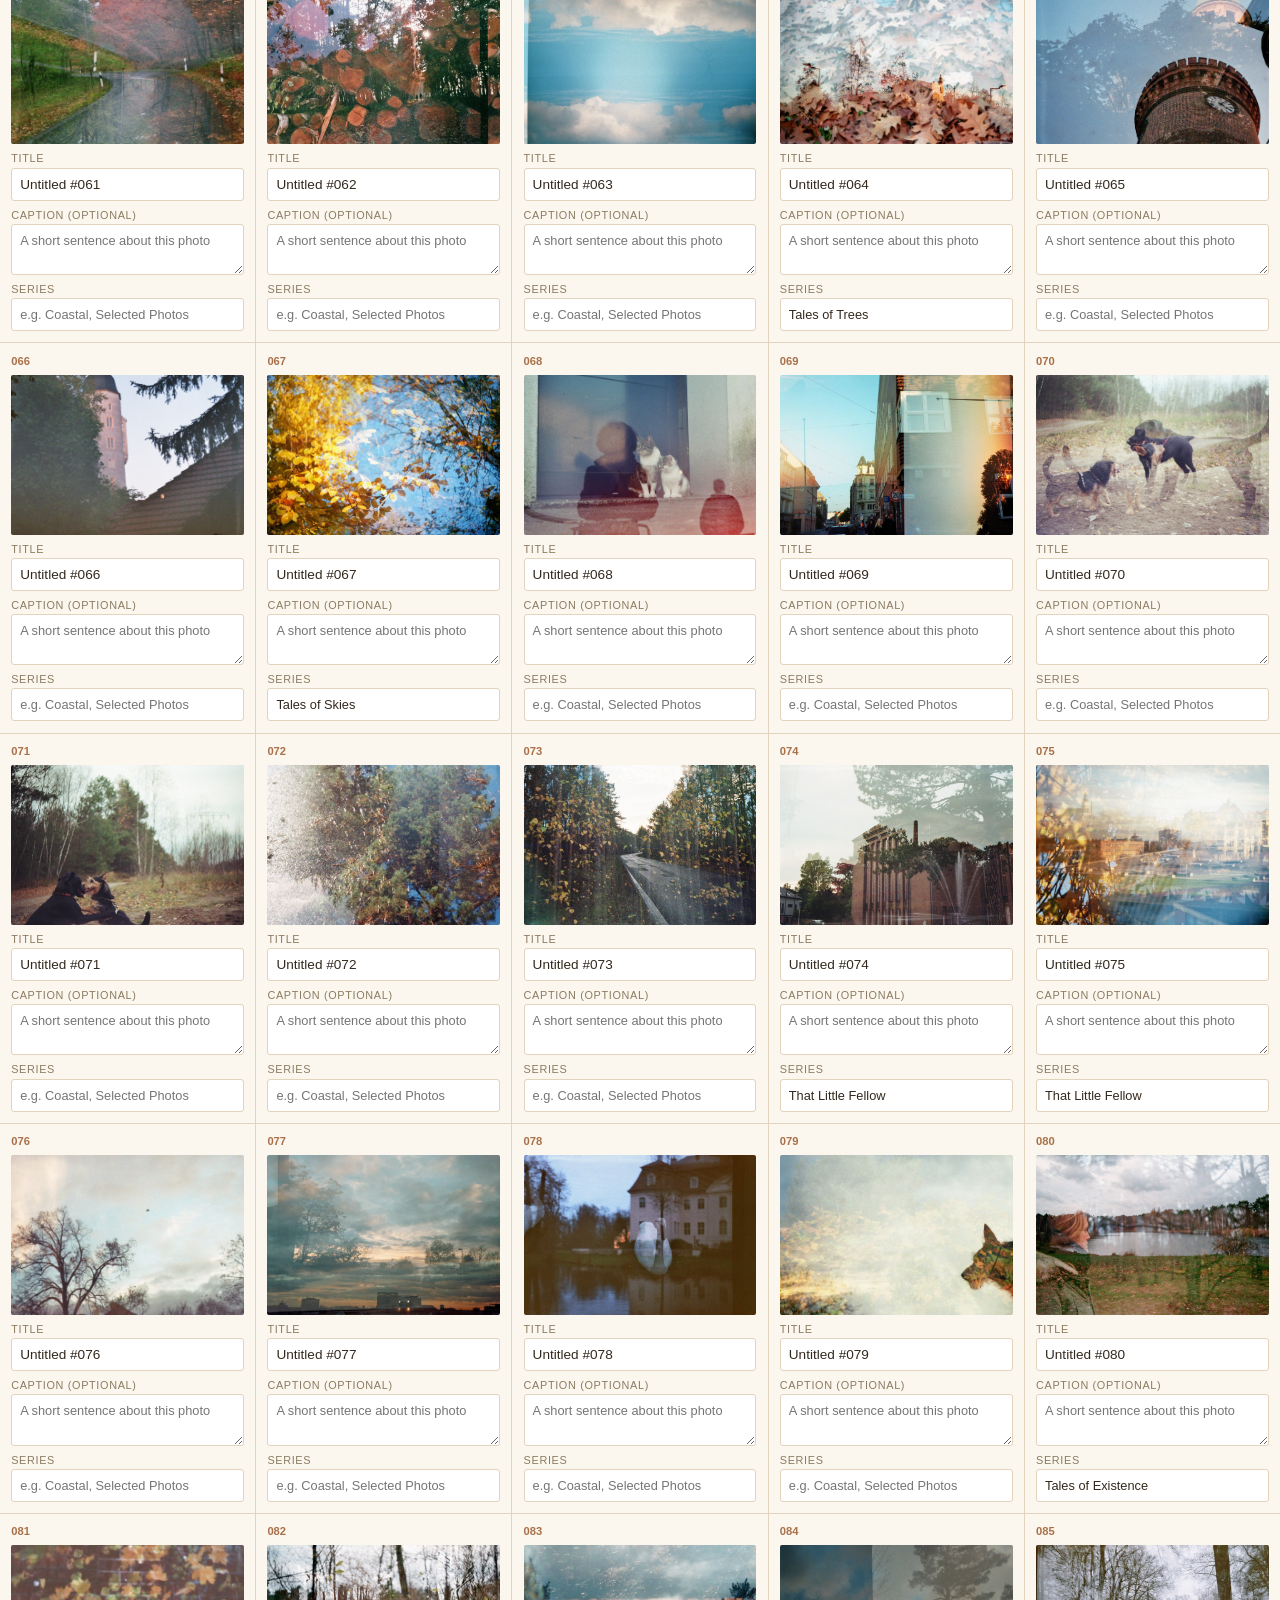
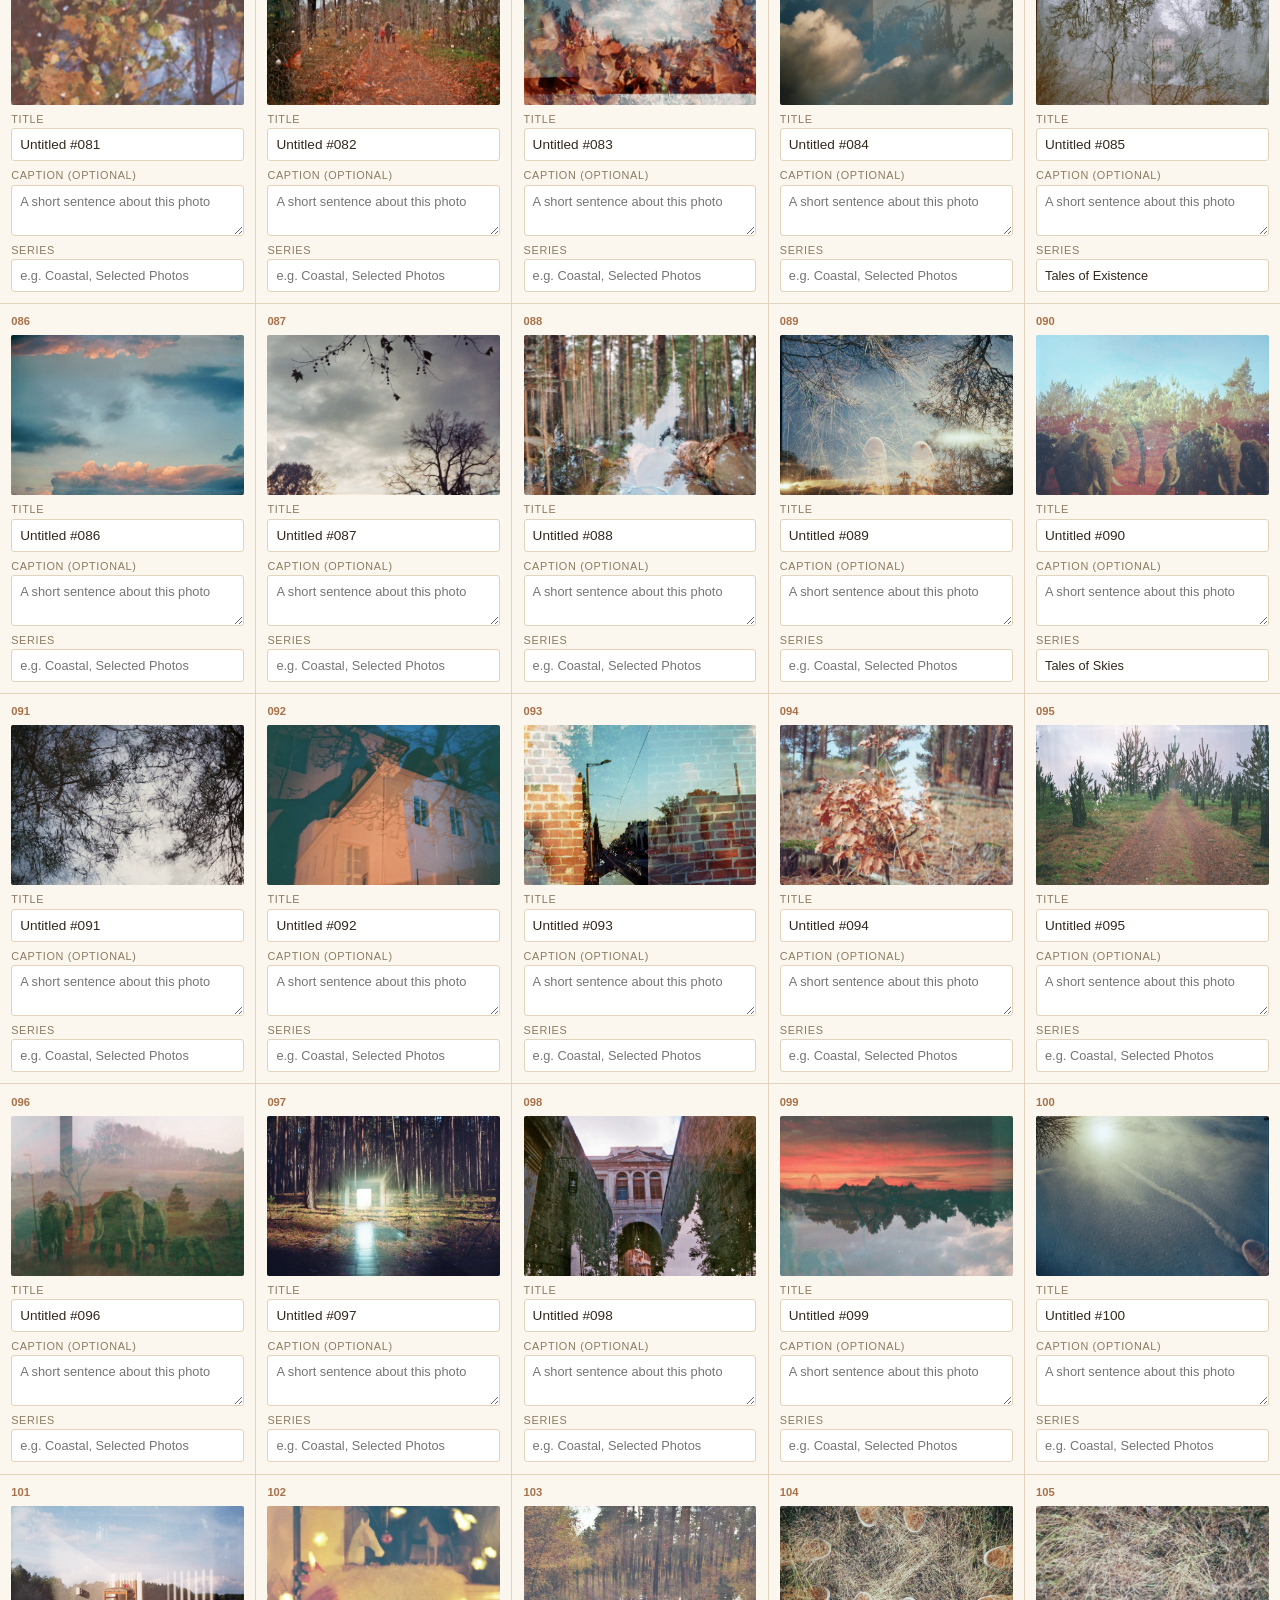
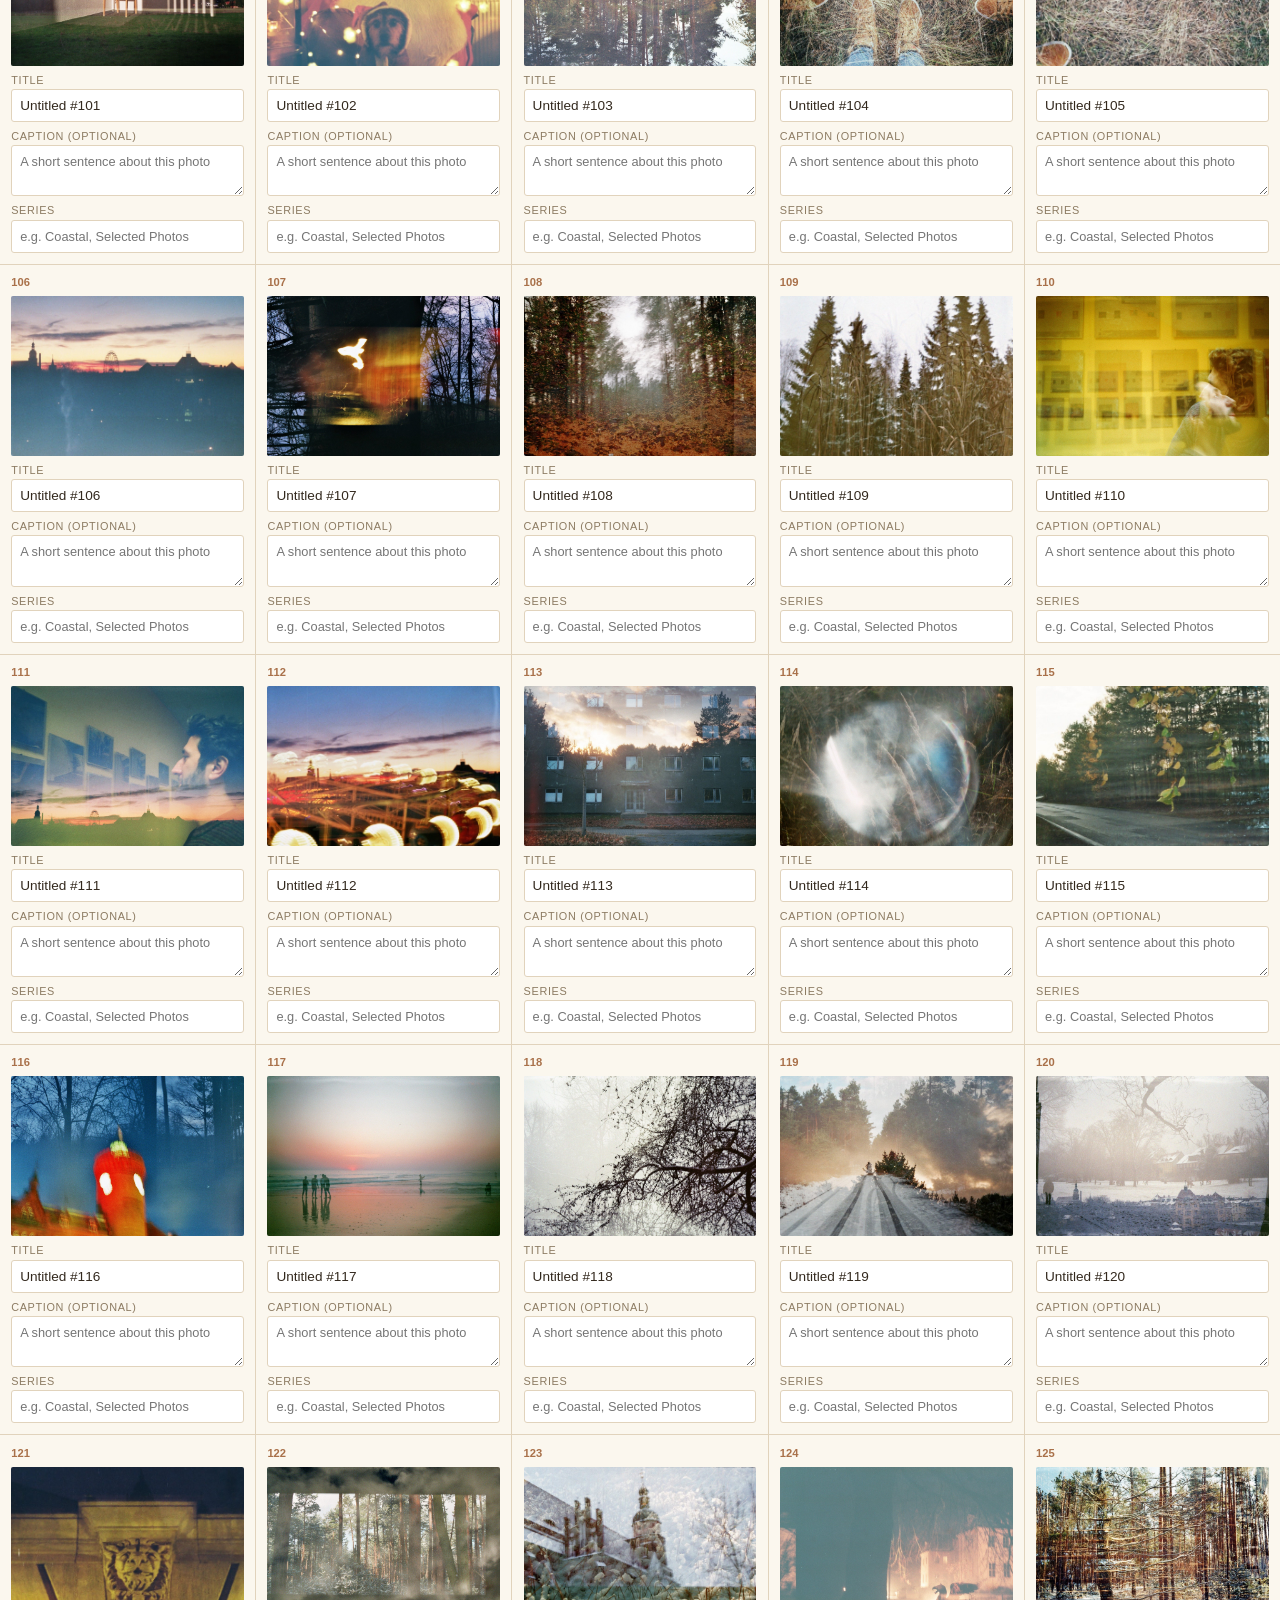
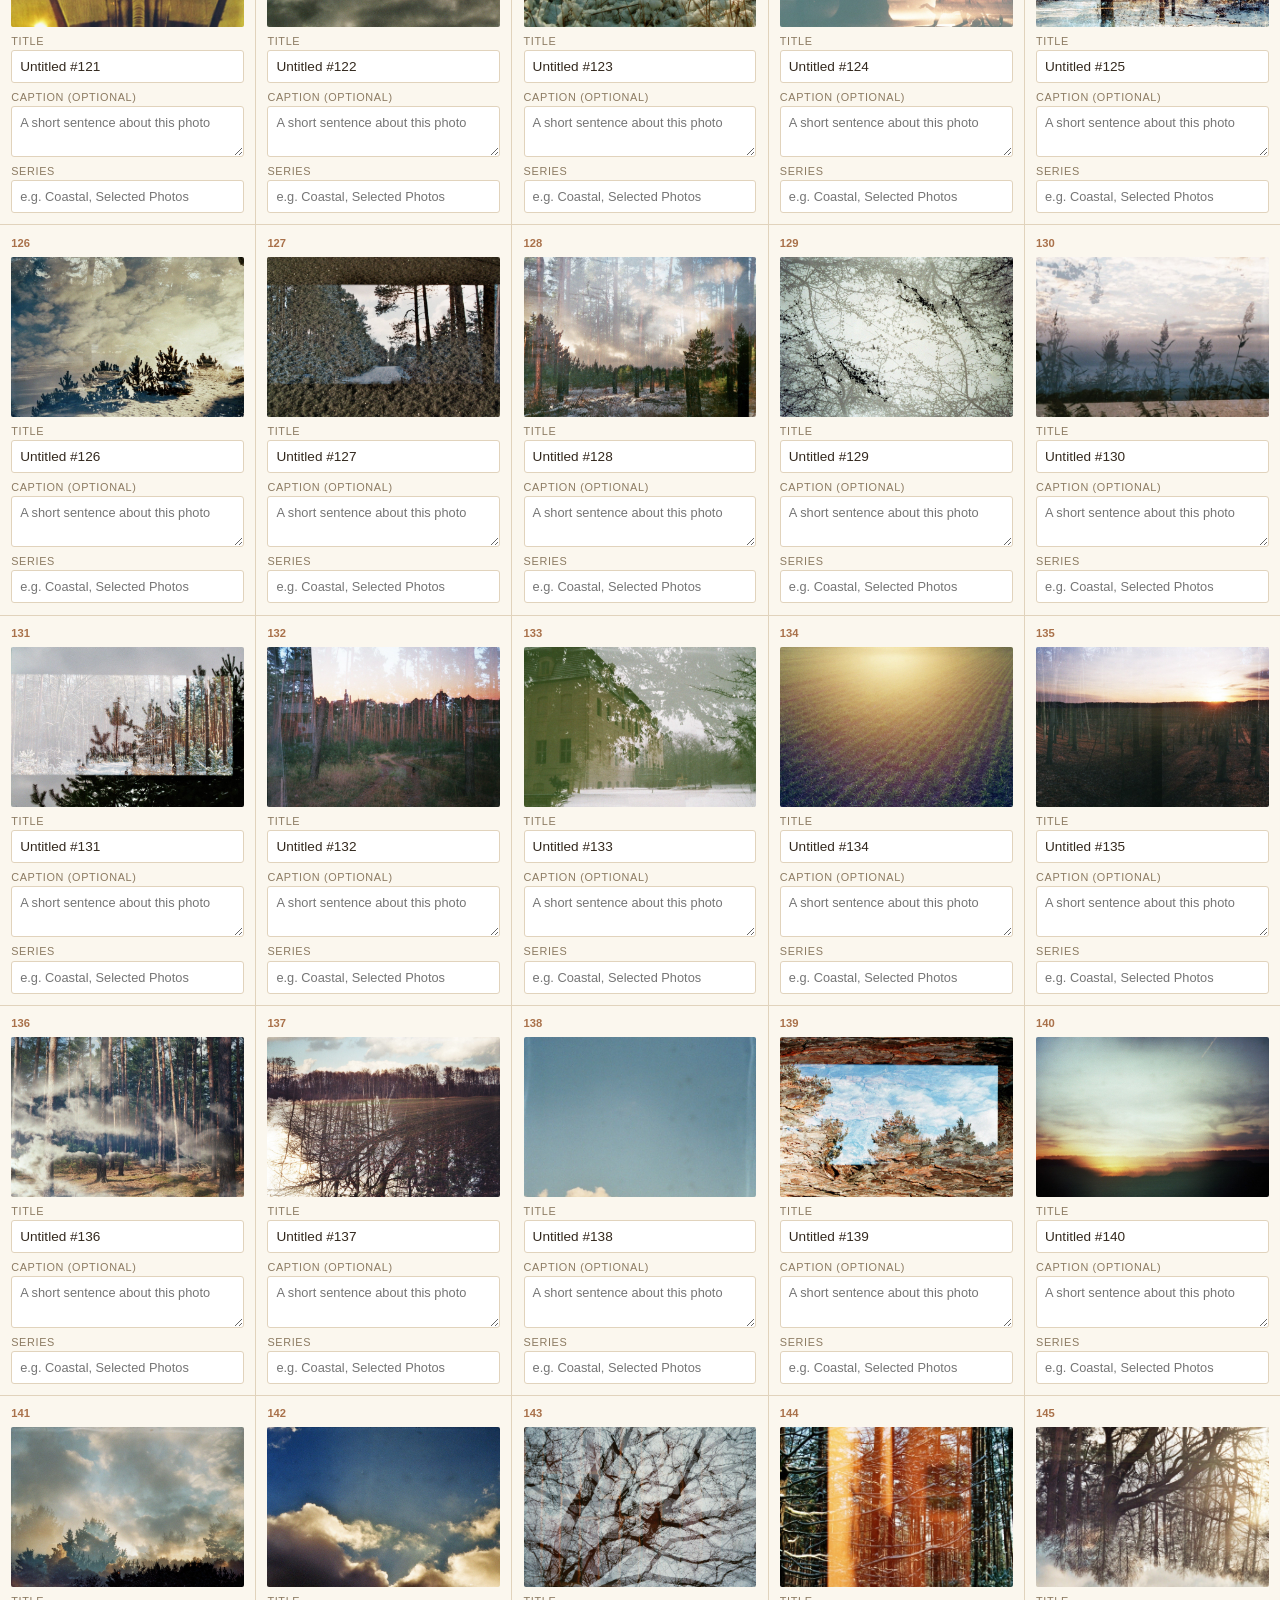
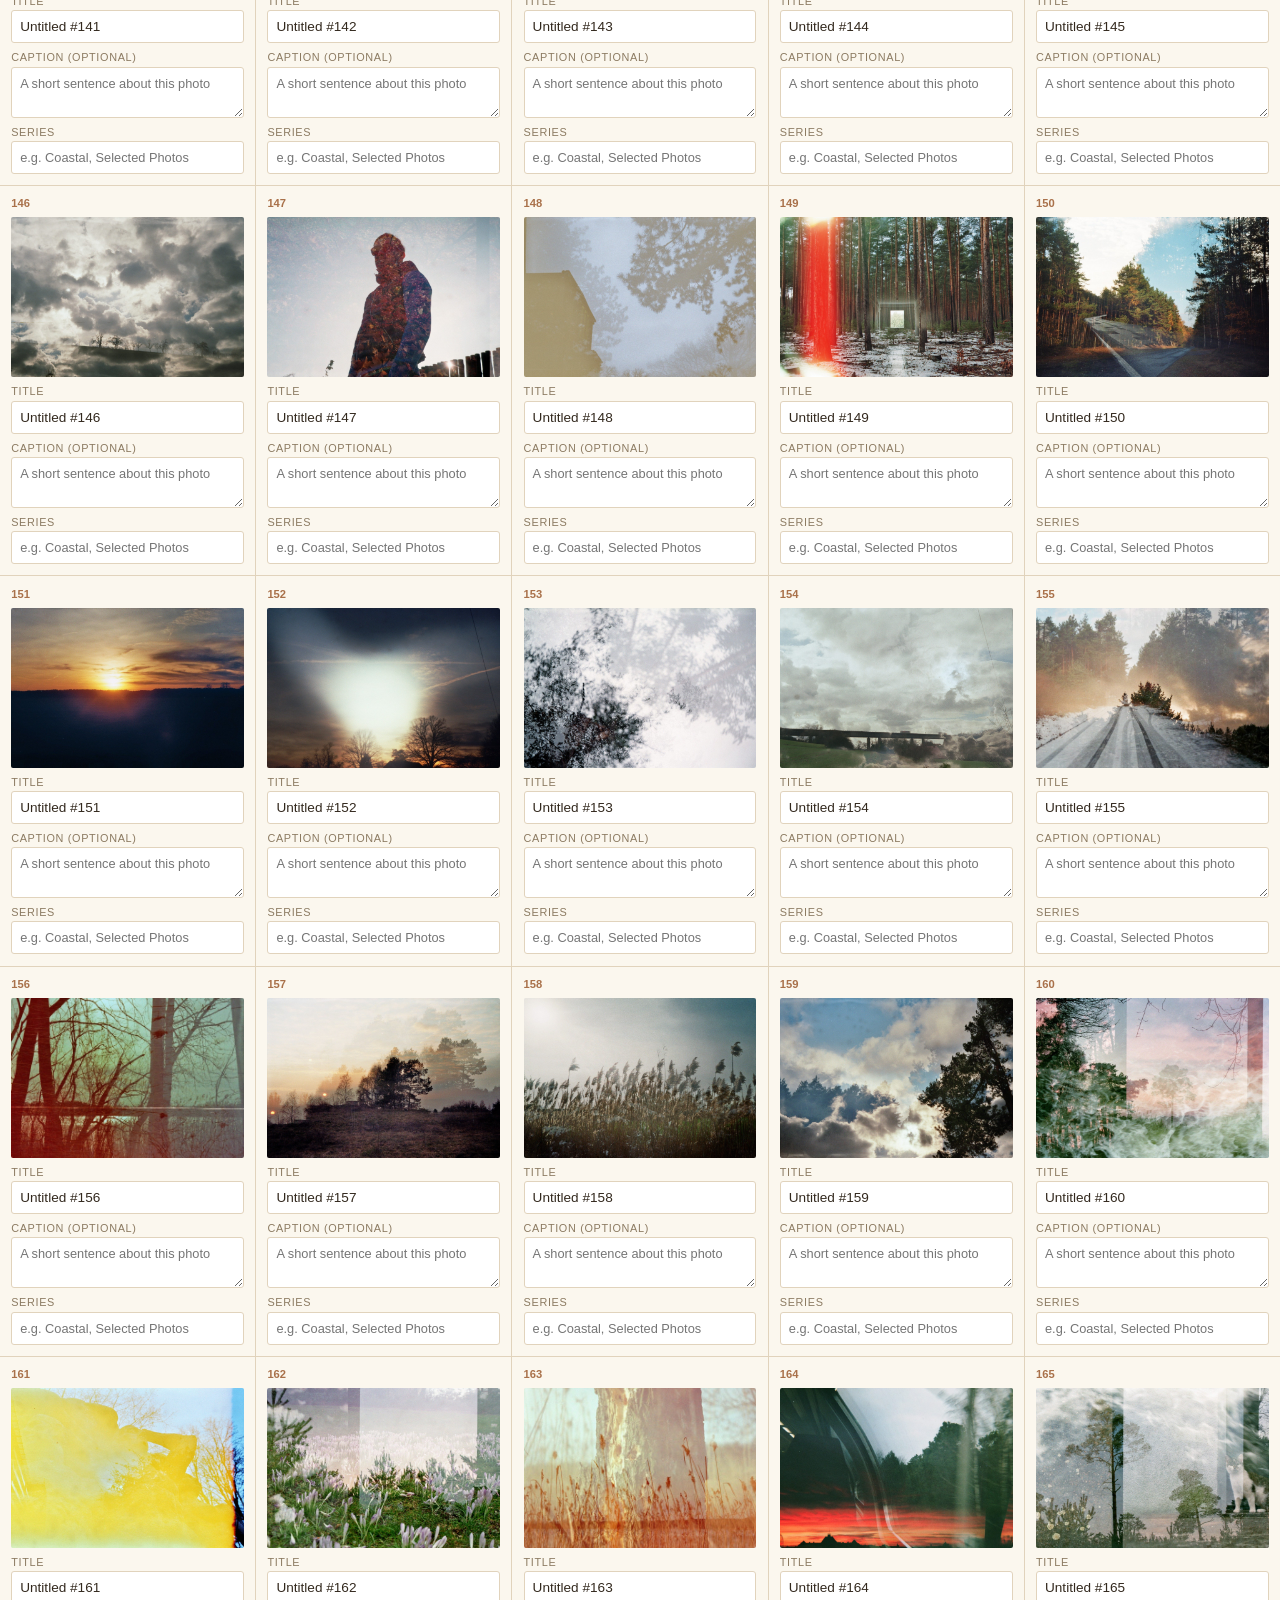
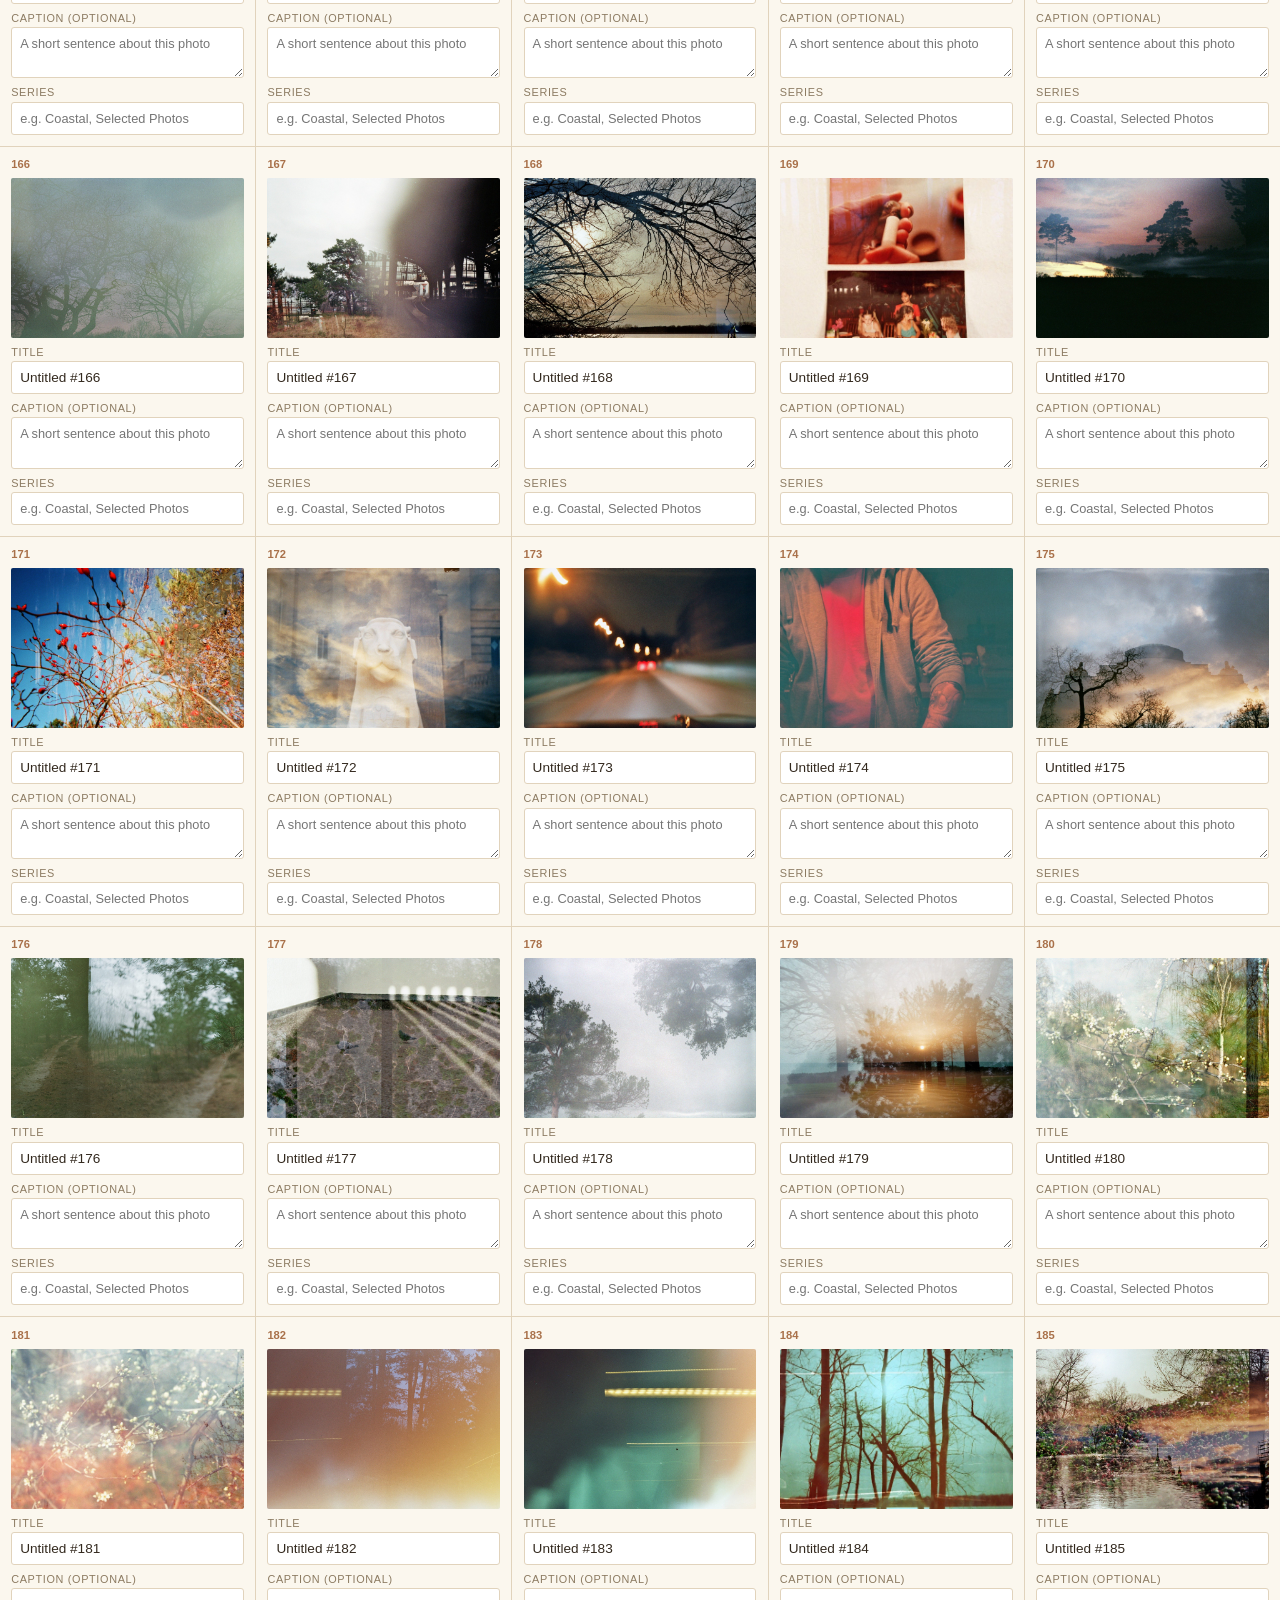
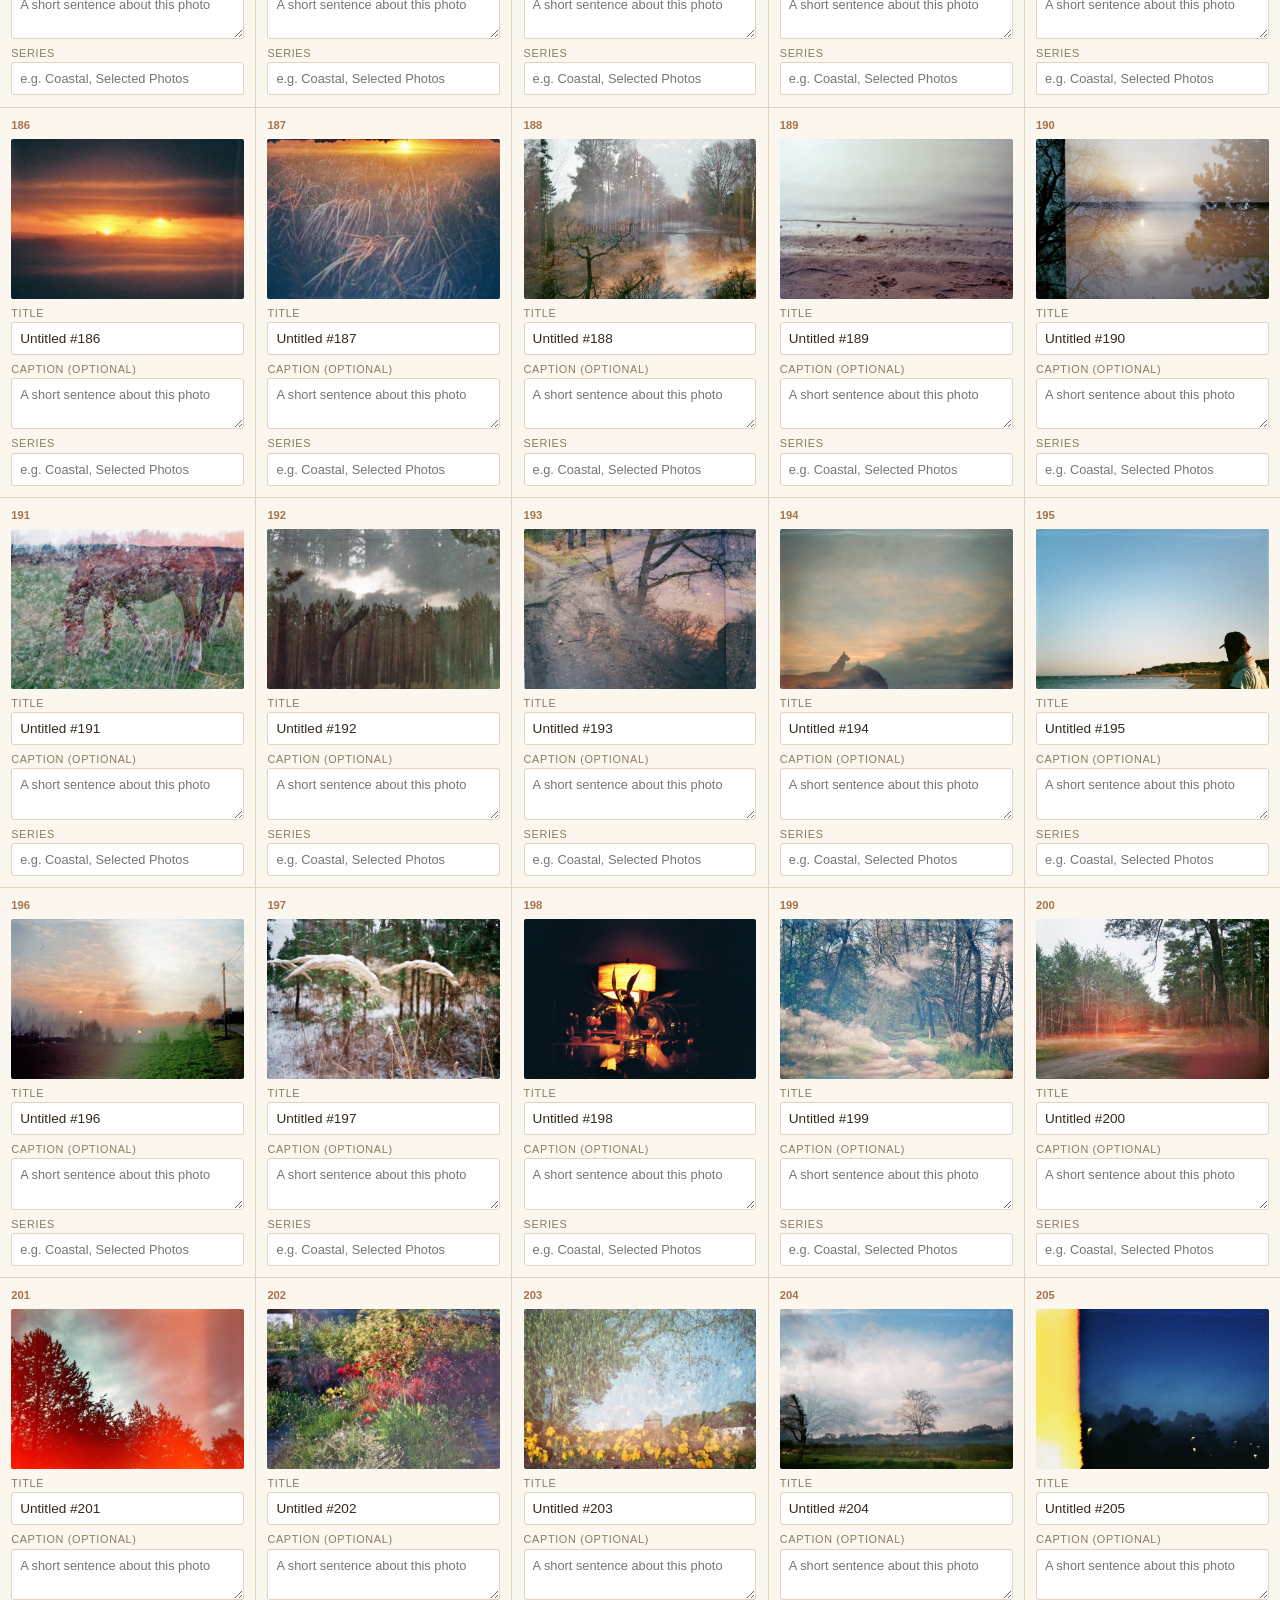
==== commit 727df9a7: "update" ====
--- a/organizer.html
+++ b/organizer.html
@@ -130,10 +130,12 @@
 <footer>
   For each photo, set a <strong>Title</strong>, an optional short
   <strong>Caption</strong> (a sentence shown smaller, under the title), and
-  a <strong>Series</strong> (a short group name — e.g. "Coastal",
-  "Portraits", "Night"). Photos with the same series text get grouped
-  together on the site. Leave Series blank to leave a photo in
-  "Uncategorized" for now, and leave Caption blank if you just want a title.
+  one or more <strong>Series</strong> (short group names — e.g. "Coastal",
+  "Portraits", "Night"). A photo can belong to <strong>multiple</strong>
+  series at once — just separate them with a comma, e.g.
+  "Coastal, Selected Photos". Photos sharing a series get grouped together
+  on the site. Leave Series blank to leave a photo in "Uncategorized" for
+  now, and leave Caption blank if you just want a title.
   <br><br>
   When you're done, click "Download finished photos-data.js" and move the
   downloaded file into your site's <code>js/</code> folder, replacing the
@@ -163,13 +165,18 @@
     saved = {};
   }
 
-  countLabel.textContent = PHOTOS.length + " photos — set a title and series for each";
+  countLabel.textContent = PHOTOS.length + " photos — set a title and one or more series for each";
 
   function refreshSuggestions() {
+    // Suggest individual series names (split on commas), not whole
+    // multi-series combinations, so the dropdown stays useful as a
+    // photo can belong to several series at once.
     const seen = new Set();
     grid.querySelectorAll("input.category").forEach((inp) => {
-      const v = inp.value.trim();
-      if (v) seen.add(v);
+      inp.value.split(",").forEach((part) => {
+        const v = part.trim();
+        if (v) seen.add(v);
+      });
     });
     suggestionsList.innerHTML = "";
     Array.from(seen).sort().forEach((v) => {
@@ -218,7 +225,7 @@
     const catInput = document.createElement("input");
     catInput.type = "text";
     catInput.className = "category";
-    catInput.placeholder = "e.g. Coastal";
+    catInput.placeholder = "e.g. Coastal, Selected Photos";
     catInput.setAttribute("list", "category-suggestions");
     catInput.dataset.field = "category";
     catInput.dataset.index = index;
